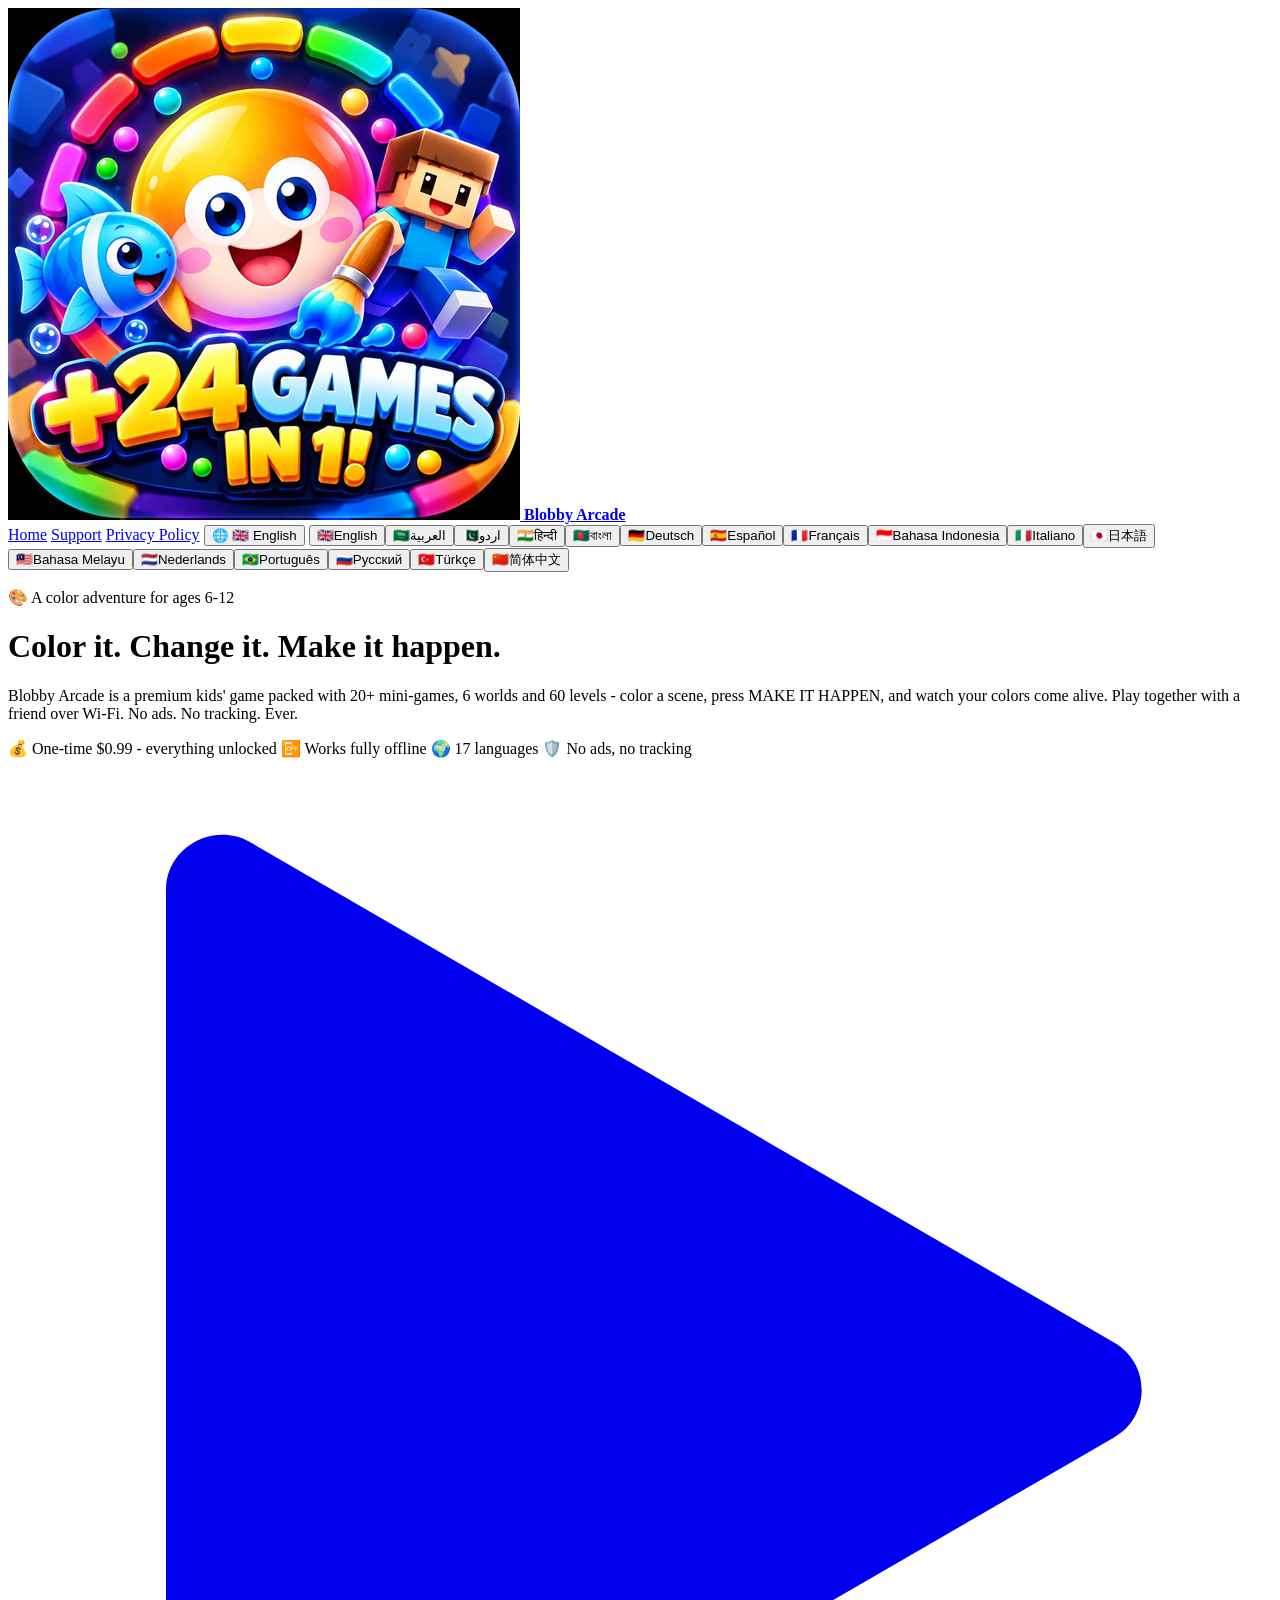
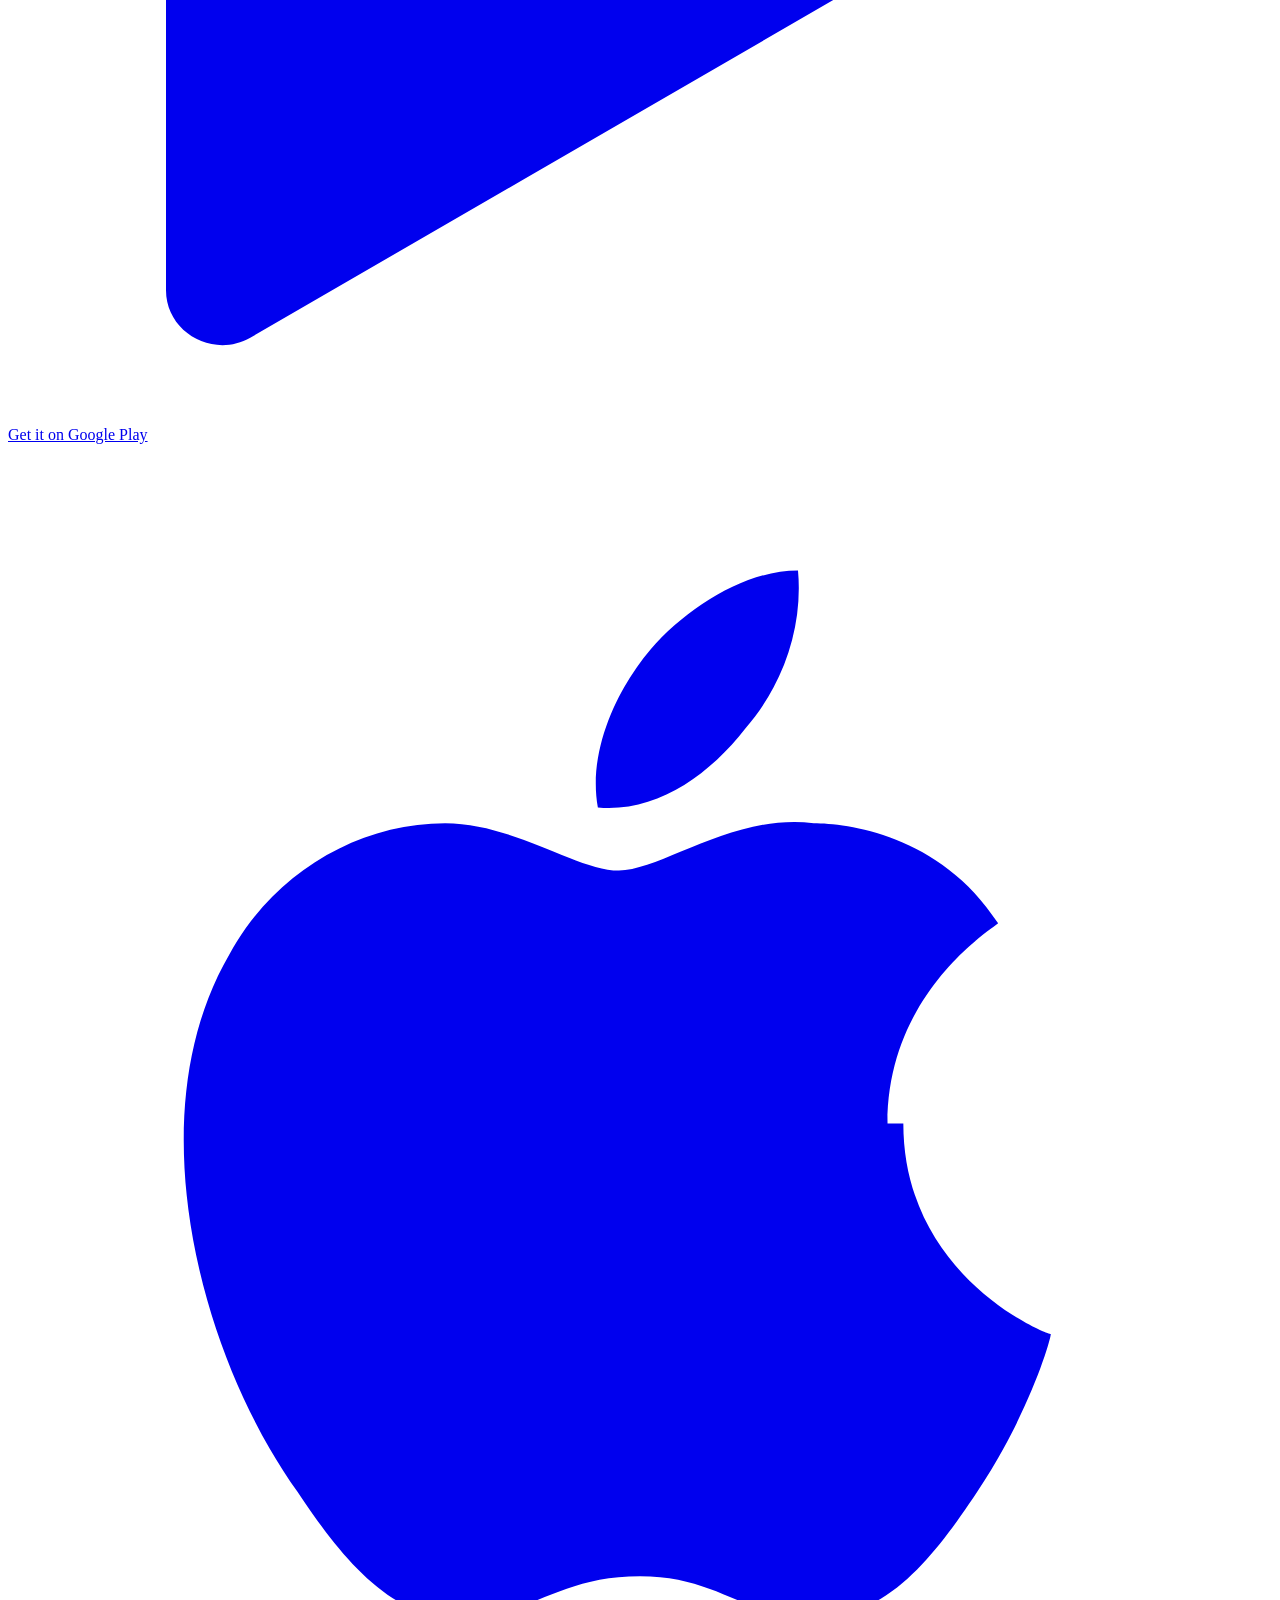
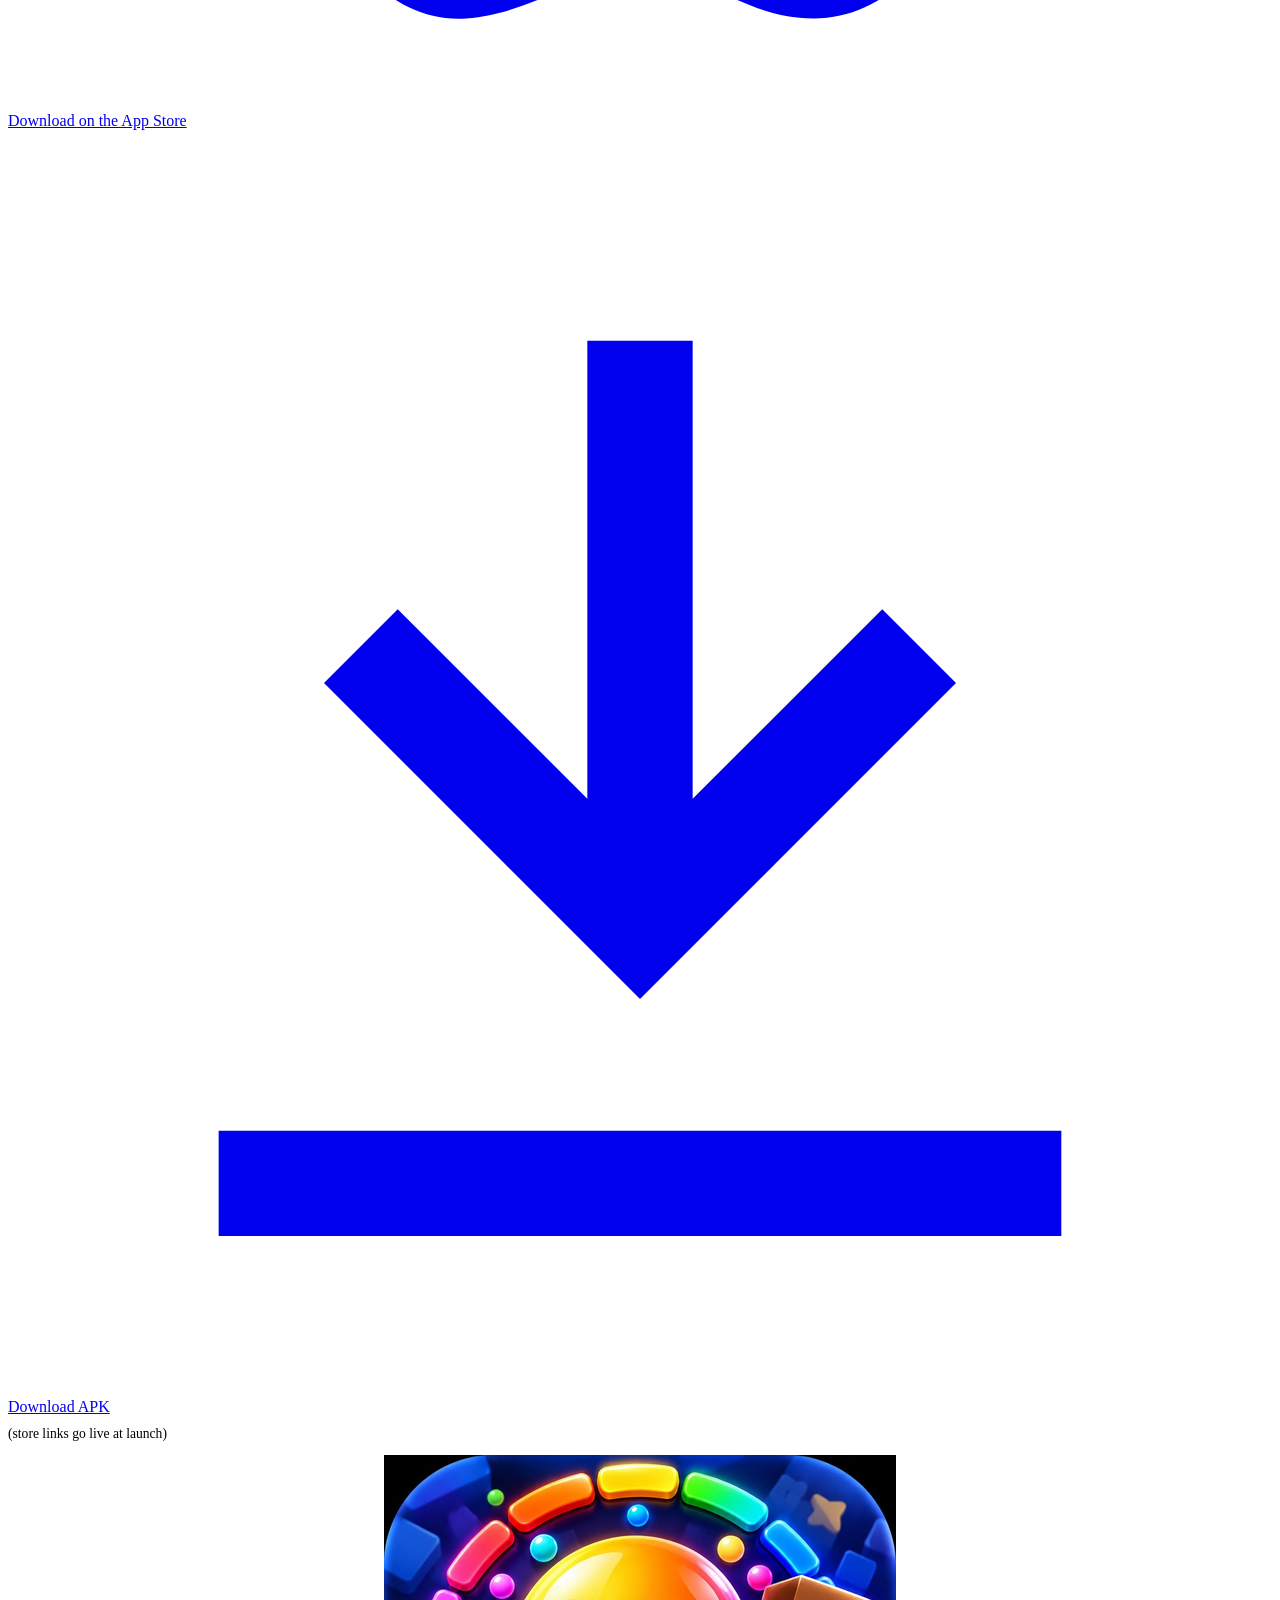
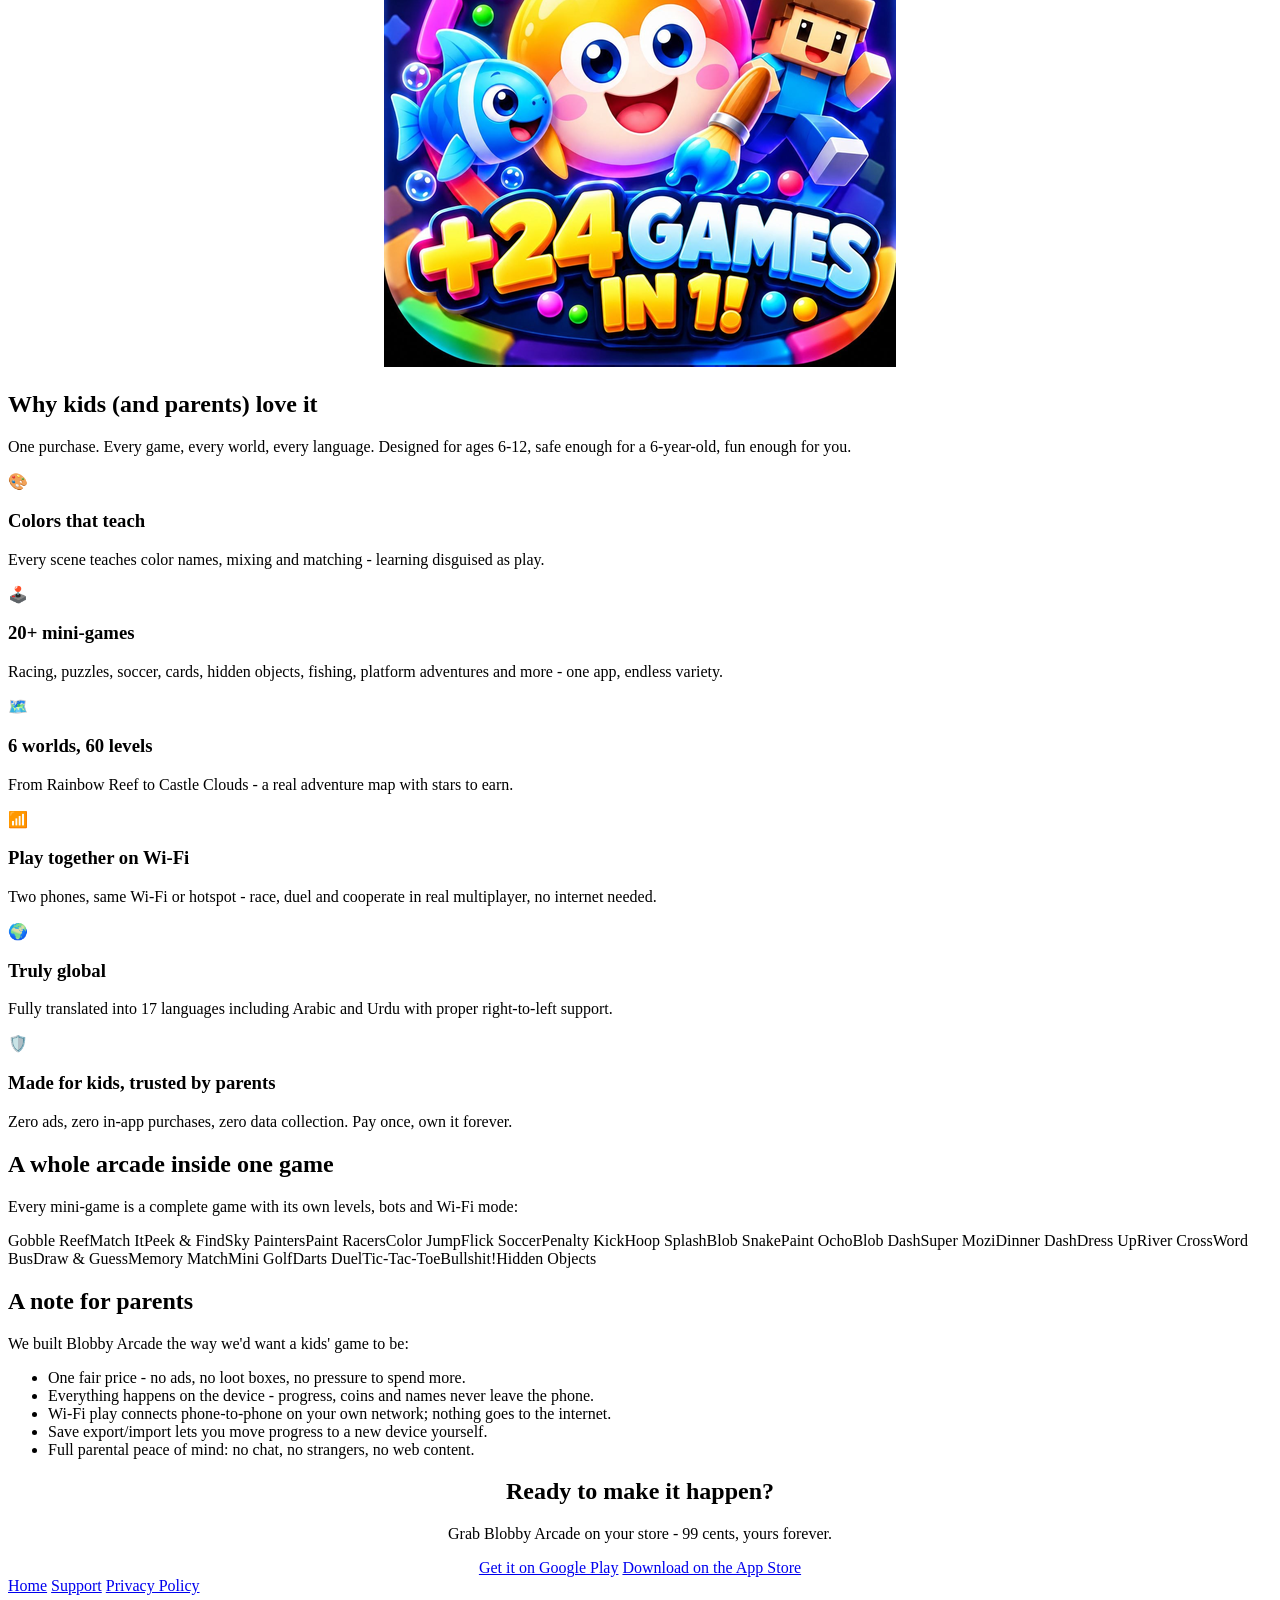
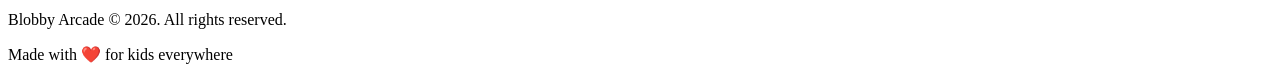
==== index.html @ 05f5b5e8 "rebrand: Blobby Arcade name + logo" ====
﻿<!DOCTYPE html>
<html lang="en" dir="ltr">
<head>
<meta charset="utf-8">
<meta name="viewport" content="width=device-width, initial-scale=1">
<title>Blobby Arcade: Mini Games | 24 Games in One, Offline, No Ads</title>
<meta name="description" content="Blobby Arcade: Mini Games - 24 mini games in one app. Paint, play and adventure together over Wi-Fi. 6 worlds, 60 levels, 17 languages. $0.99, no ads, no tracking.">
<meta name="keywords" content="mini games, arcade games, mini games collection, games in one, kids games no ads, offline games, blobby arcade, wifi multiplayer games, party games, 2 player games, color game for kids, games for 6 year old, games for 10 year old, local multiplayer games">
<meta name="theme-color" content="#2b1a5e">
<meta name="robots" content="index, follow">
<link rel="canonical" href="https://thetruth-alhaq.github.io/ColorQuest/">
<!-- Open Graph -->
<meta property="og:type" content="website">
<meta property="og:title" content="Blobby Arcade: Mini Games">
<meta property="og:description" content="24 mini games in one app. Paint, play and adventure together over Wi-Fi. 6 worlds, 60 levels, 17 languages. $0.99 once - no ads, no tracking, ever.">
<meta property="og:image" content="logo.png">
<meta property="og:url" content="https://thetruth-alhaq.github.io/ColorQuest/">
<meta name="twitter:card" content="summary">
<meta name="twitter:title" content="Blobby Arcade: Mini Games">
<meta name="twitter:description" content="24 mini games in one: paint, play and adventure together over Wi-Fi. 17 languages, zero ads. $0.99, yours forever.">
<link rel="icon" type="image/png" href="logo.png">
<link rel="apple-touch-icon" href="apple-touch-icon.png">
<link rel="stylesheet" href="style.css">
<!-- structured data for SEO -->
<script type="application/ld+json">
{
  "@context": "https://schema.org",
  "@type": "VideoGame",
  "name": "Blobby Arcade: Mini Games",
  "description": "24 mini games in one offline app. Paint, play and adventure together over Wi-Fi. 6 worlds, 60 levels, 17 languages.",
  "genre": ["Educational", "Puzzle", "Family"],
  "gamePlatform": ["Android", "iOS"],
  "applicationCategory": "Game",
  "operatingSystem": ["Android", "iOS"],
  "offers": { "@type": "Offer", "price": "0.99", "priceCurrency": "USD" },
  "audience": { "@type": "PeopleAudience", "suggestedMinAge": 6, "suggestedMaxAge": 12 },
  "inLanguage": ["en","ar","bn","de","es","fr","hi","id","it","ja","ms","nl","pt","ru","tr","ur","zh-CN"]
}
</script>
</head>
<body>

<header>
  <a class="brand" href="index.html">
    <img src="logo.png" alt="Blobby Arcade logo">
    <b>Blobby Arcade</b>
  </a>
  <nav>
    <a href="index.html" data-i18n="nav_home">Home</a>
    <a href="support.html" data-i18n="nav_support">Support</a>
    <a href="privacy.html" data-i18n="nav_privacy">Privacy Policy</a>
    <span class="lang-wrap">
      <button id="langBtn" type="button" aria-haspopup="listbox">🌐</button>
      <span id="langMenu" role="listbox" aria-label="Language"></span>
    </span>
  </nav>
</header>

<main>
  <!-- ============ HERO ============ -->
  <div class="hero">
    <div>
      <p class="pill" data-i18n="hero_kicker">🎨 A color adventure for ages 6-12</p>
      <h1 data-i18n-html="hero_title">Color it. Change it. <span class="rainbow">Make it happen.</span></h1>
      <p class="sub" data-i18n="hero_sub"></p>
      <div class="pill-row">
        <span class="pill price" data-i18n="pill_price"></span>
        <span class="pill" data-i18n="pill_offline"></span>
        <span class="pill" data-i18n="pill_langs"></span>
        <span class="pill" data-i18n="pill_safe"></span>
      </div>
      <div class="cta-row">
        <a class="btn primary" id="btnPlay" href="#" rel="noopener">
          <svg viewBox="0 0 24 24" fill="currentColor"><path d="M3 2.5v19c0 .8.9 1.3 1.6.9l16.4-9.5c.7-.4.7-1.4 0-1.8L4.6 1.6C3.9 1.2 3 1.7 3 2.5z"/></svg>
          <span data-i18n="cta_play">Get it on Google Play</span>
        </a>
        <a class="btn ghost" id="btnIos" href="#" rel="noopener">
          <svg viewBox="0 0 24 24" fill="currentColor"><path d="M16.7 12.9c0-2.5 2-3.7 2.1-3.8-1.1-1.7-2.9-1.9-3.5-1.9-1.5-.2-2.9.9-3.7.9-.8 0-2-.9-3.3-.9-1.7 0-3.3 1-4.1 2.5-1.8 3.1-.5 7.7 1.3 10.2.8 1.2 1.8 2.5 3.2 2.4 1.3-.1 1.8-.8 3.3-.8s2 .8 3.3.8c1.4 0 2.3-1.2 3.1-2.4 1-1.5 1.4-2.9 1.4-3-.1 0-2.8-1.1-2.8-4zM14 5.4c.7-.8 1.1-1.9 1-3-1 0-2.1.7-2.8 1.5-.6.7-1.2 1.9-1 3 1.1.1 2.1-.6 2.8-1.5z"/></svg>
          <span data-i18n="cta_ios">Download on the App Store</span>
        </a>
        <a class="btn ghost" id="btnApk" href="#" rel="noopener">
          <svg viewBox="0 0 24 24" fill="currentColor"><path d="M12 16.5l-6-6 1.4-1.4 3.6 3.6V4h2v8.7l3.6-3.6L18 10.5l-6 6zM4 19h16v2H4z"/></svg>
          <span data-i18n="cta_apk">Download APK</span>
        </a>
      </div>
      <p style="margin-top:10px;color:var(--ink-dim);font-size:0.85rem" data-i18n="cta_soon"></p>
    </div>
    <div style="text-align:center">
      <img class="hero-logo" src="logo.png" alt="Blobby Arcade - rainbow paint buddy with paintbrush">
    </div>
  </div>

  <!-- ============ FEATURES ============ -->
  <section>
    <h2 class="section-title" data-i18n="feat_title"></h2>
    <p class="section-sub" data-i18n="feat_sub"></p>
    <div class="grid">
      <div class="card"><span class="emoji">🎨</span><h3 data-i18n="f1t"></h3><p data-i18n="f1d"></p></div>
      <div class="card"><span class="emoji">🕹️</span><h3 data-i18n="f2t"></h3><p data-i18n="f2d"></p></div>
      <div class="card"><span class="emoji">🗺️</span><h3 data-i18n="f3t"></h3><p data-i18n="f3d"></p></div>
      <div class="card"><span class="emoji">📶</span><h3 data-i18n="f4t"></h3><p data-i18n="f4d"></p></div>
      <div class="card"><span class="emoji">🌍</span><h3 data-i18n="f5t"></h3><p data-i18n="f5d"></p></div>
      <div class="card"><span class="emoji">🛡️</span><h3 data-i18n="f6t"></h3><p data-i18n="f6d"></p></div>
    </div>
  </section>

  <!-- ============ GAMES ============ -->
  <section>
    <h2 class="section-title" data-i18n="games_title"></h2>
    <p class="section-sub" data-i18n="games_sub"></p>
    <div class="chips" data-i18n-chips="gchip"></div>
  </section>

  <!-- ============ PARENTS ============ -->
  <section>
    <div class="parents">
      <h2 class="section-title" data-i18n="parents_title"></h2>
      <p class="section-sub" data-i18n="parents_sub"></p>
      <ul>
        <li data-i18n="p1"></li>
        <li data-i18n="p2"></li>
        <li data-i18n="p3"></li>
        <li data-i18n="p4"></li>
        <li data-i18n="p5"></li>
      </ul>
    </div>
  </section>

  <!-- ============ BOTTOM CTA ============ -->
  <section style="text-align:center">
    <h2 class="section-title" data-i18n="cta2_title"></h2>
    <p class="section-sub" style="margin-inline:auto" data-i18n="cta2_sub"></p>
    <div class="cta-row" style="justify-content:center">
      <a class="btn primary" href="#" onclick="return false"><span data-i18n="cta_play">Get it on Google Play</span></a>
      <a class="btn ghost" href="#" onclick="return false"><span data-i18n="cta_ios">Download on the App Store</span></a>
    </div>
  </section>
</main>

<footer>
  <div class="flinks">
    <a href="index.html" data-i18n="nav_home">Home</a>
    <a href="support.html" data-i18n="nav_support">Support</a>
    <a href="privacy.html" data-i18n="nav_privacy">Privacy Policy</a>
  </div>
  <p data-i18n="footer_rights"></p>
  <p data-i18n="made_with"></p>
</footer>

<script src="i18n.js"></script>
</body>
</html>
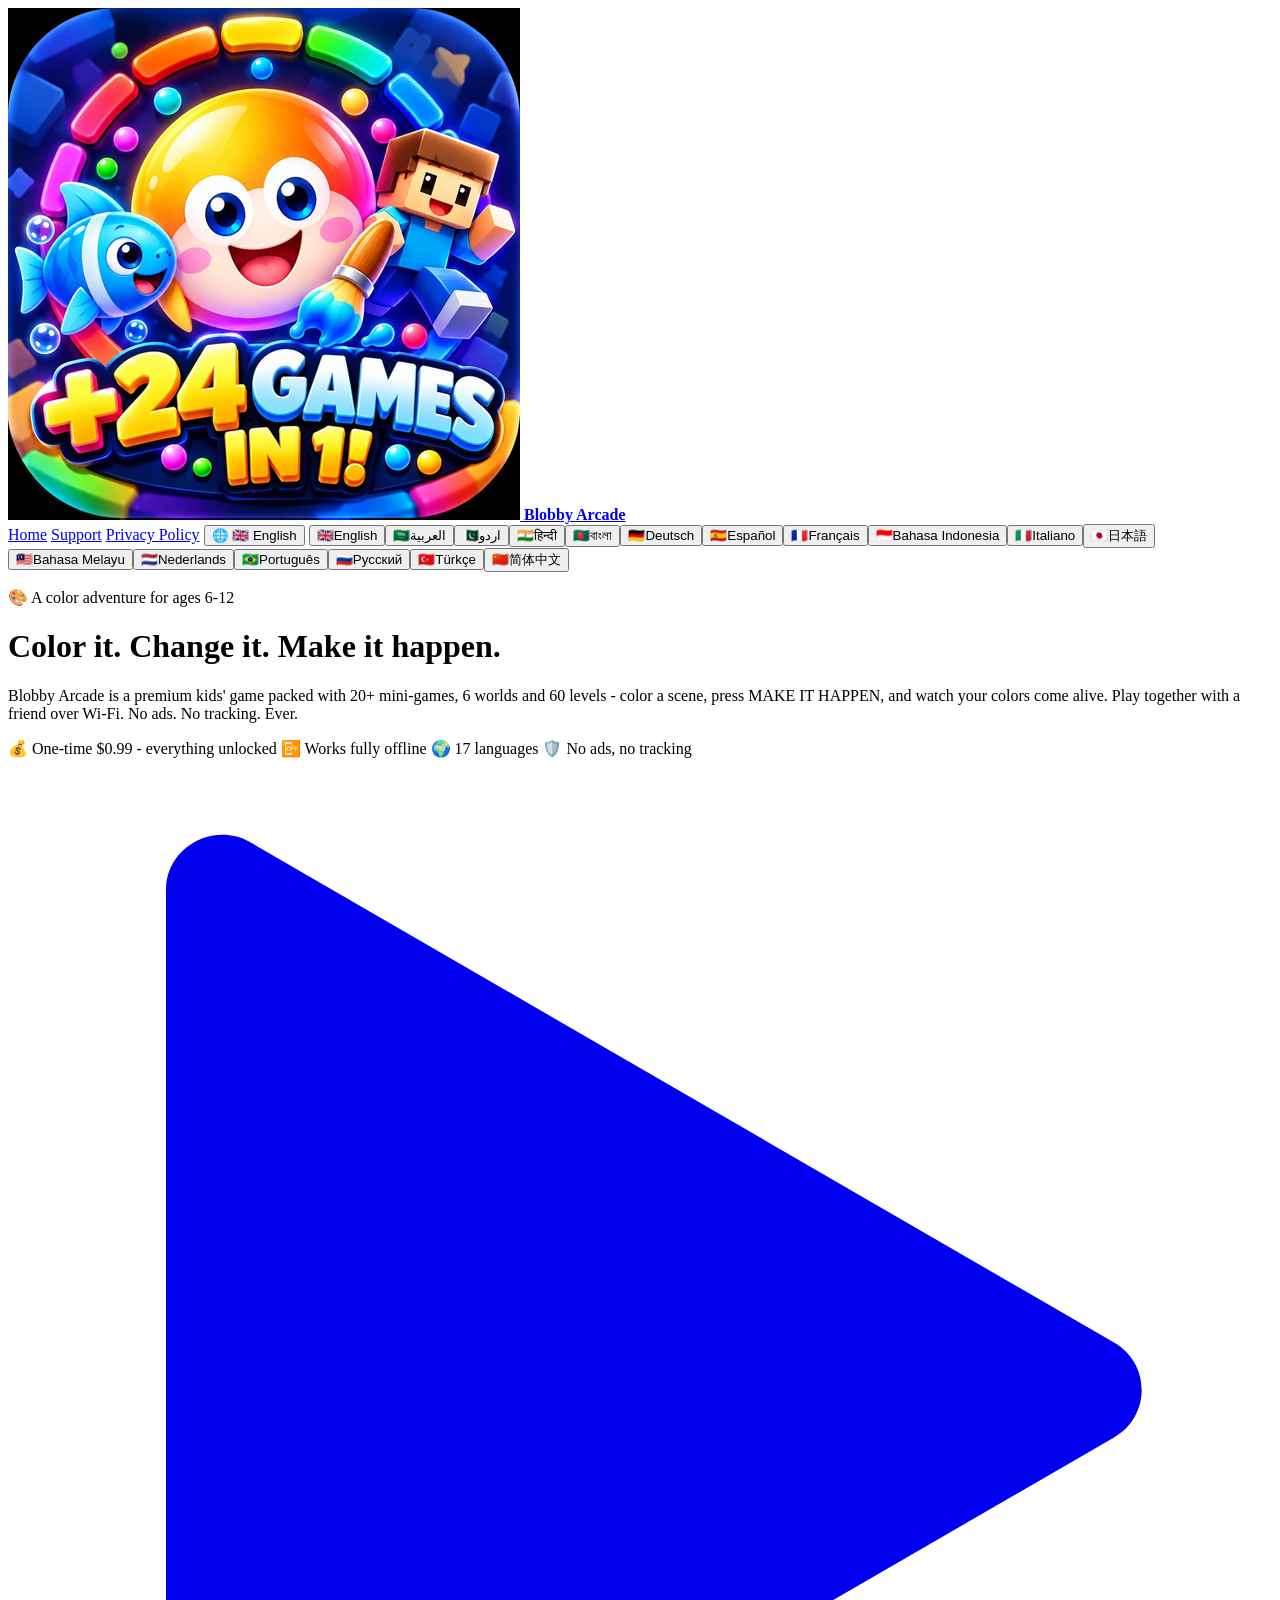
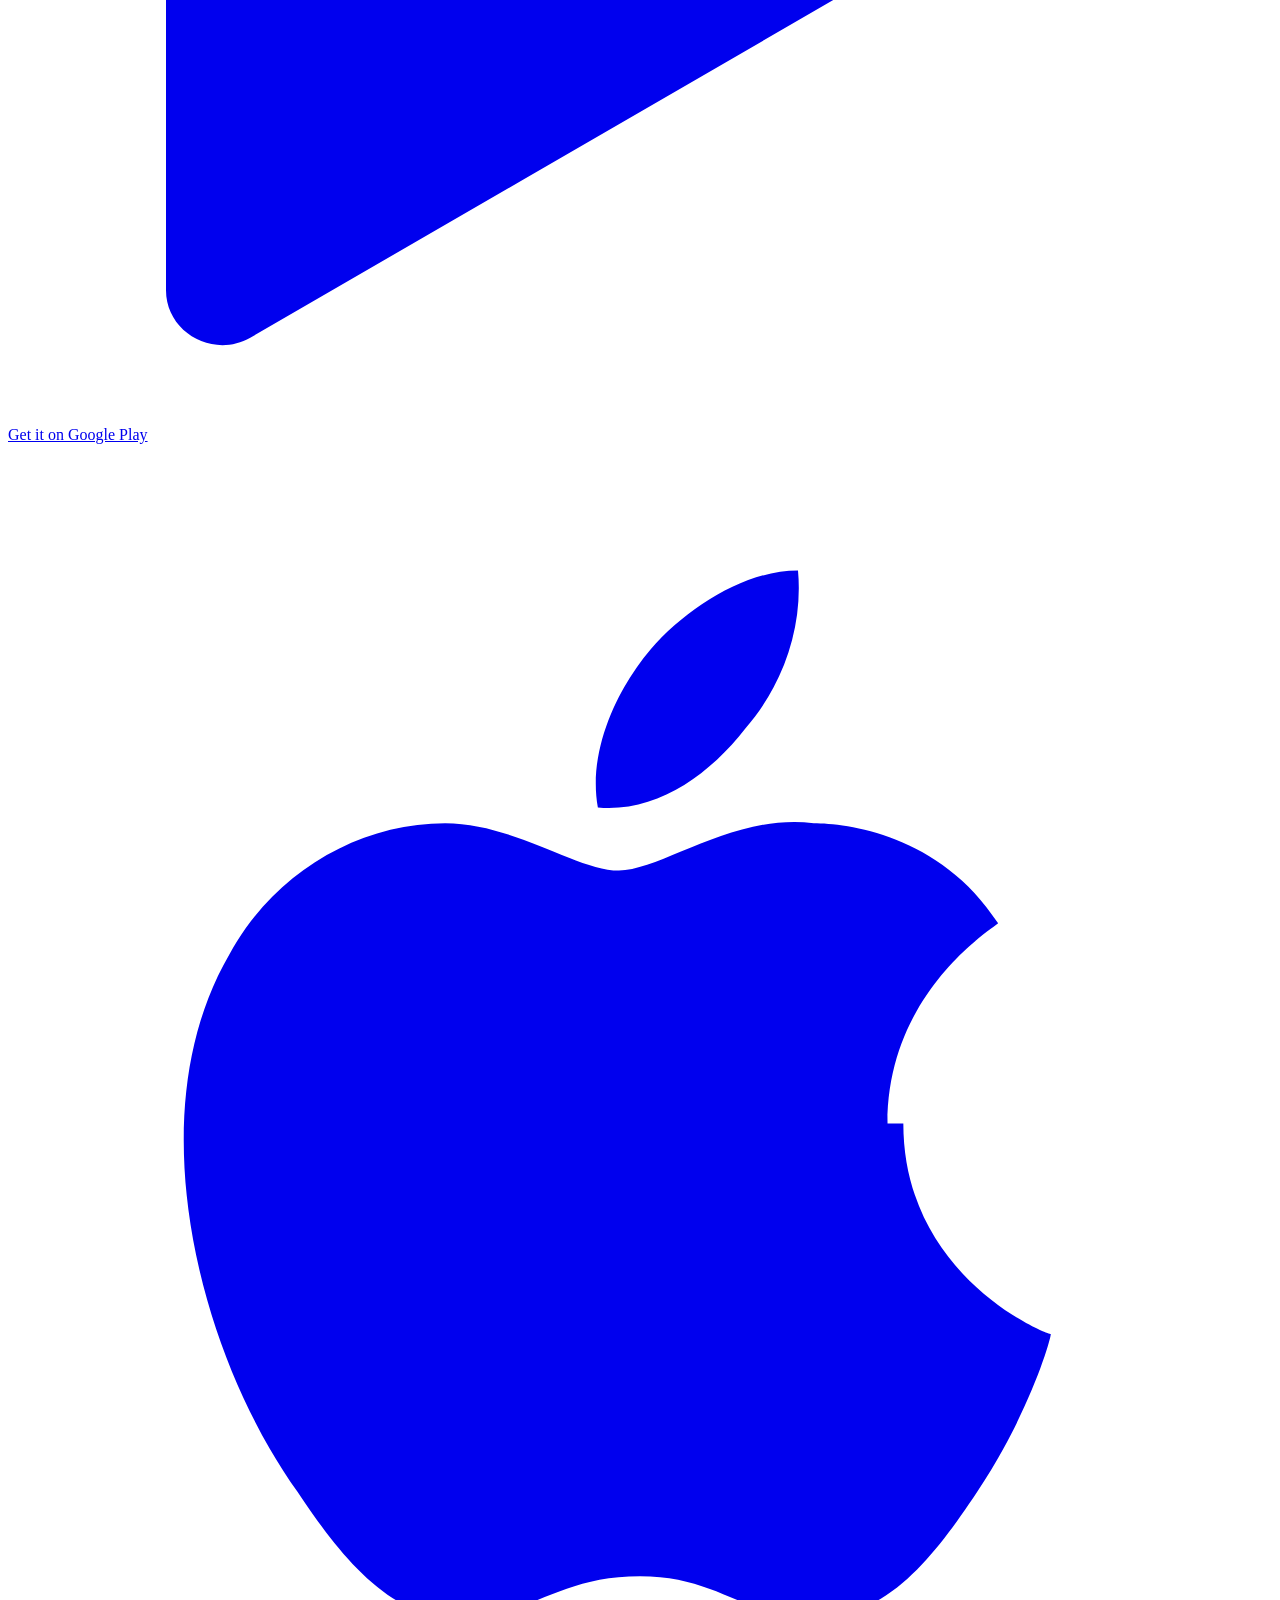
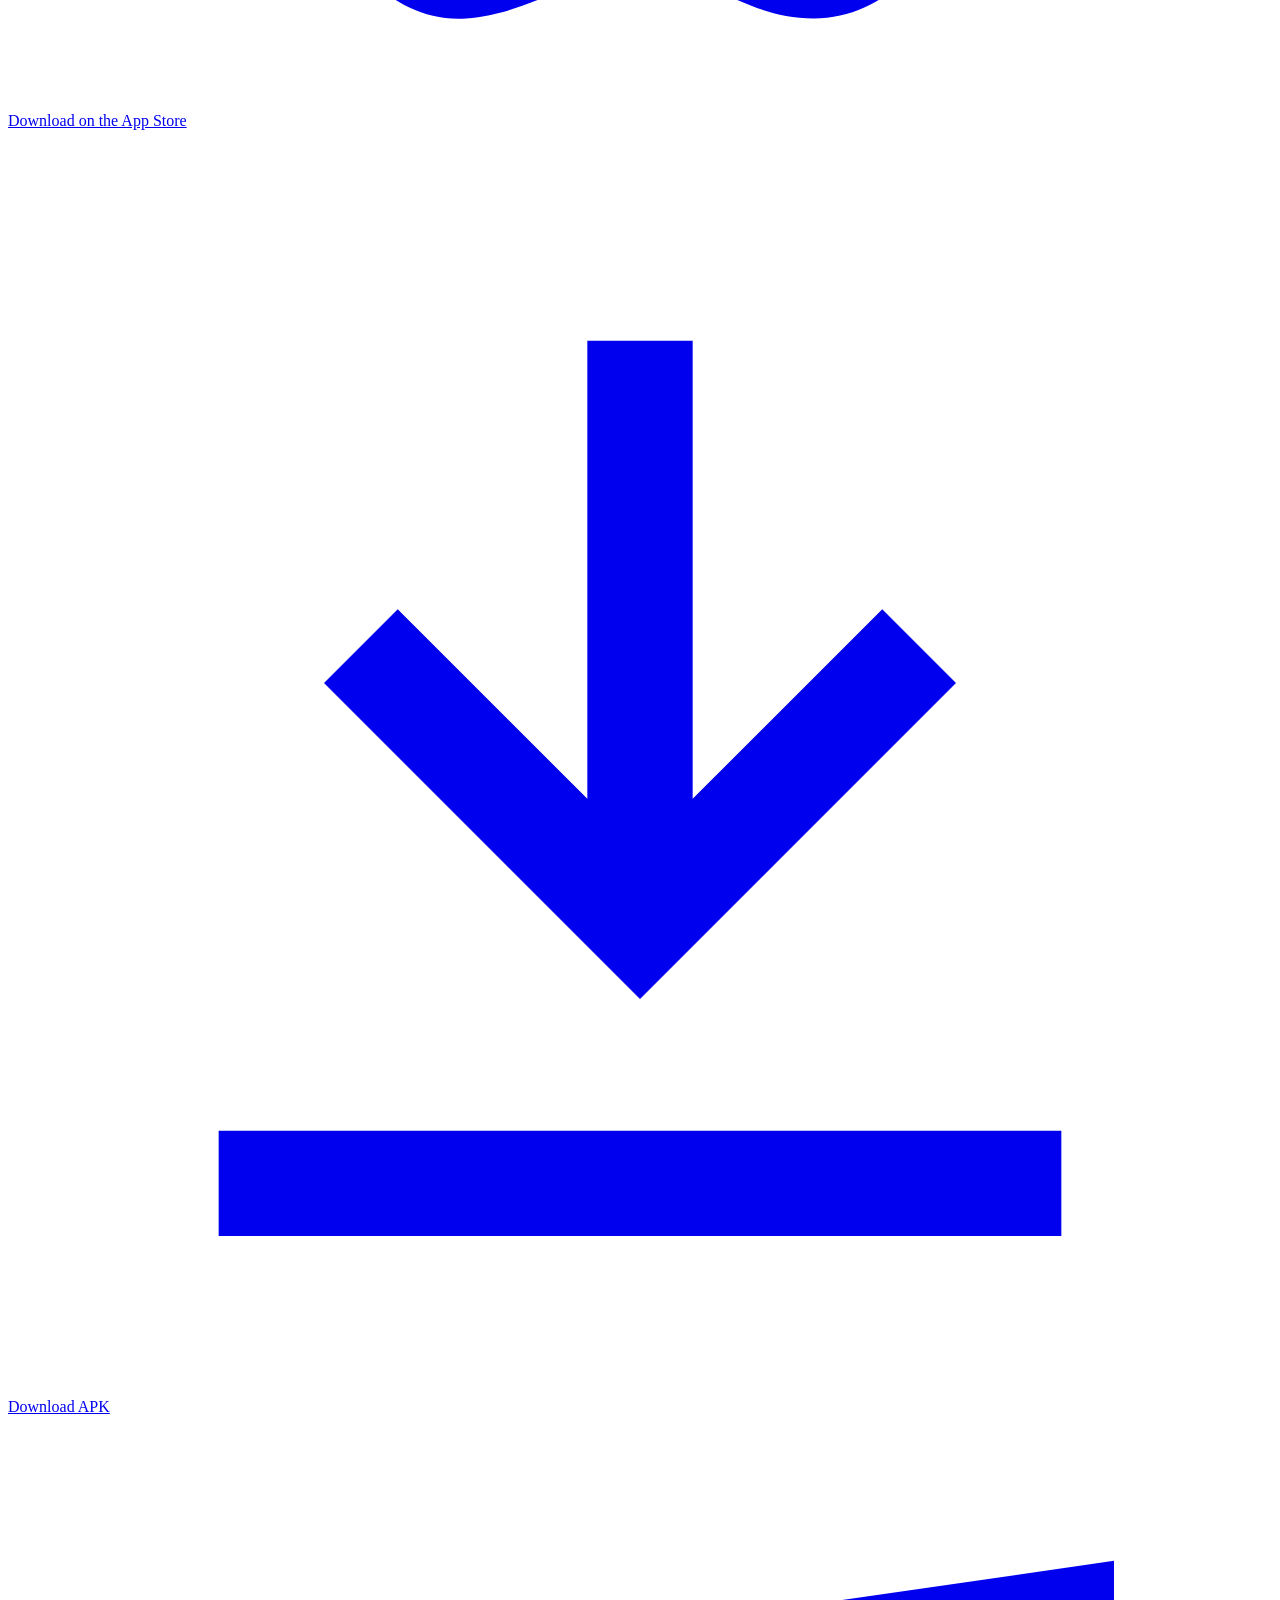
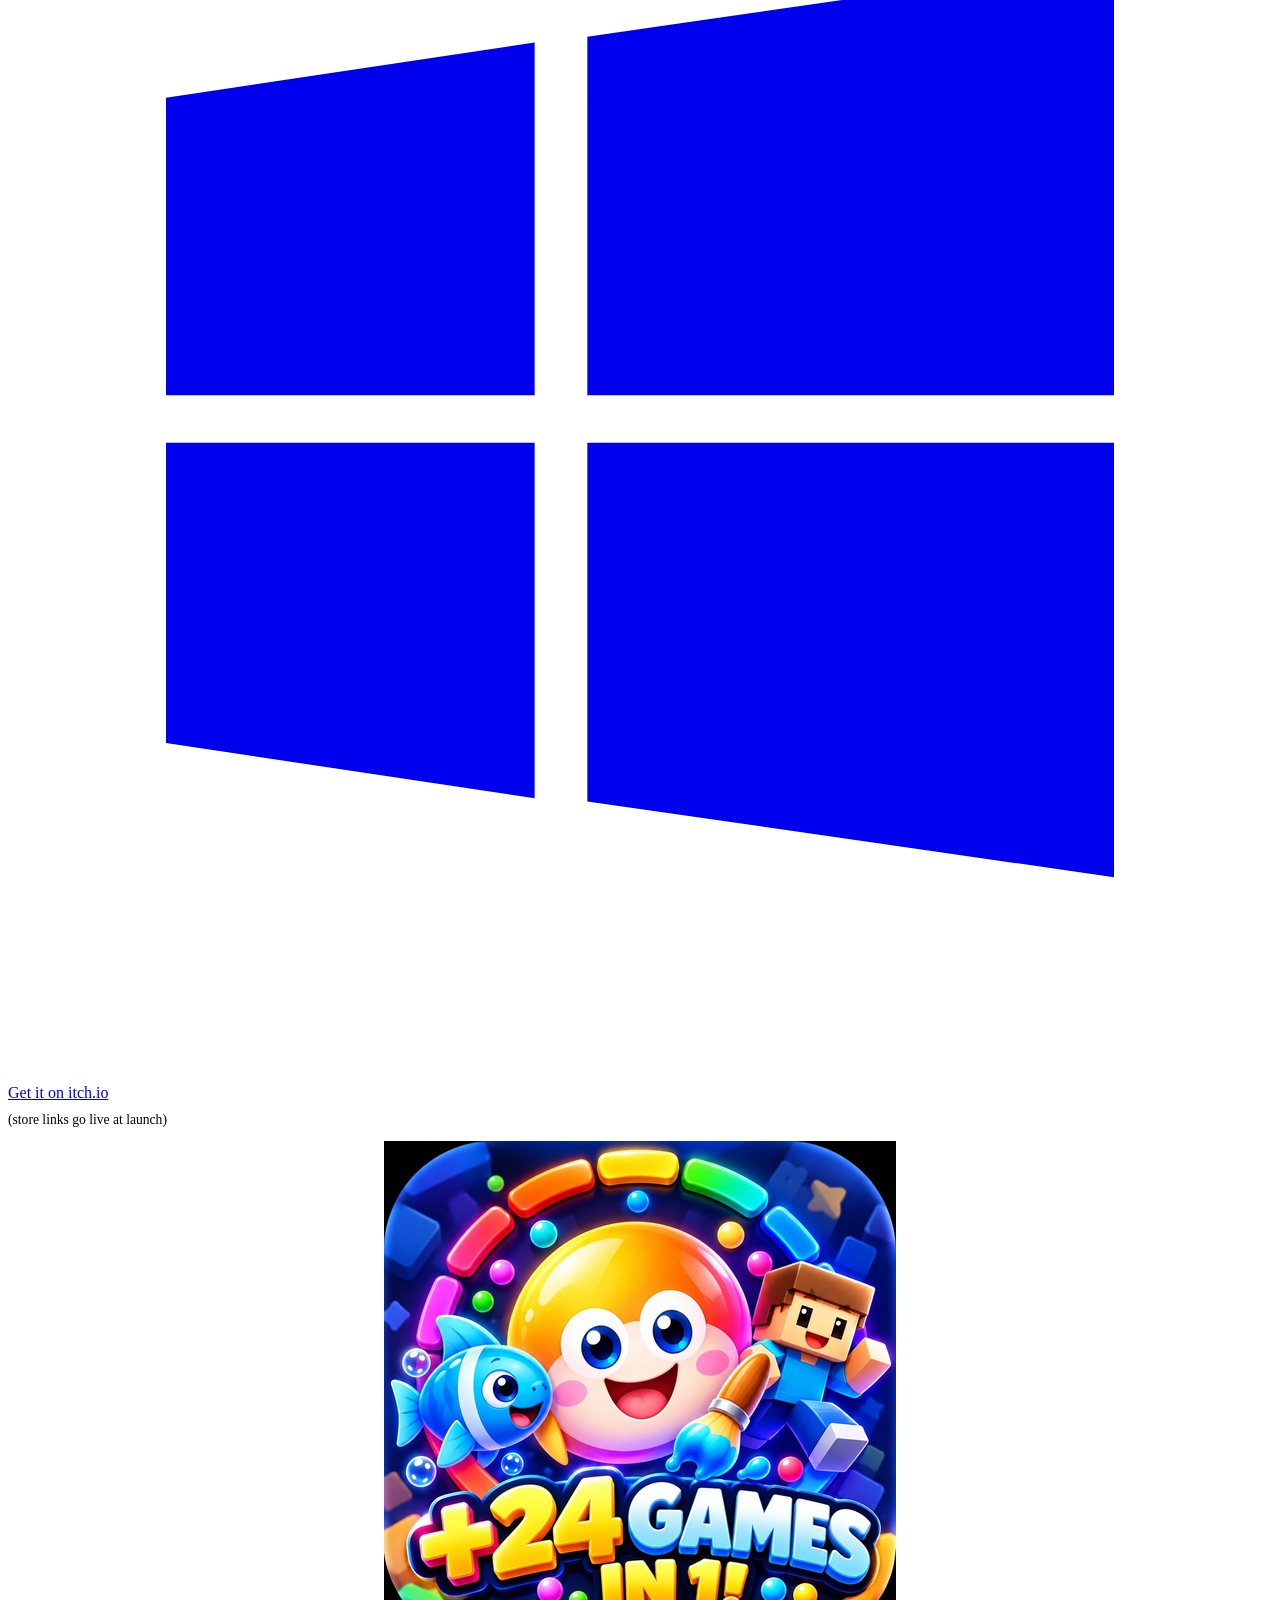
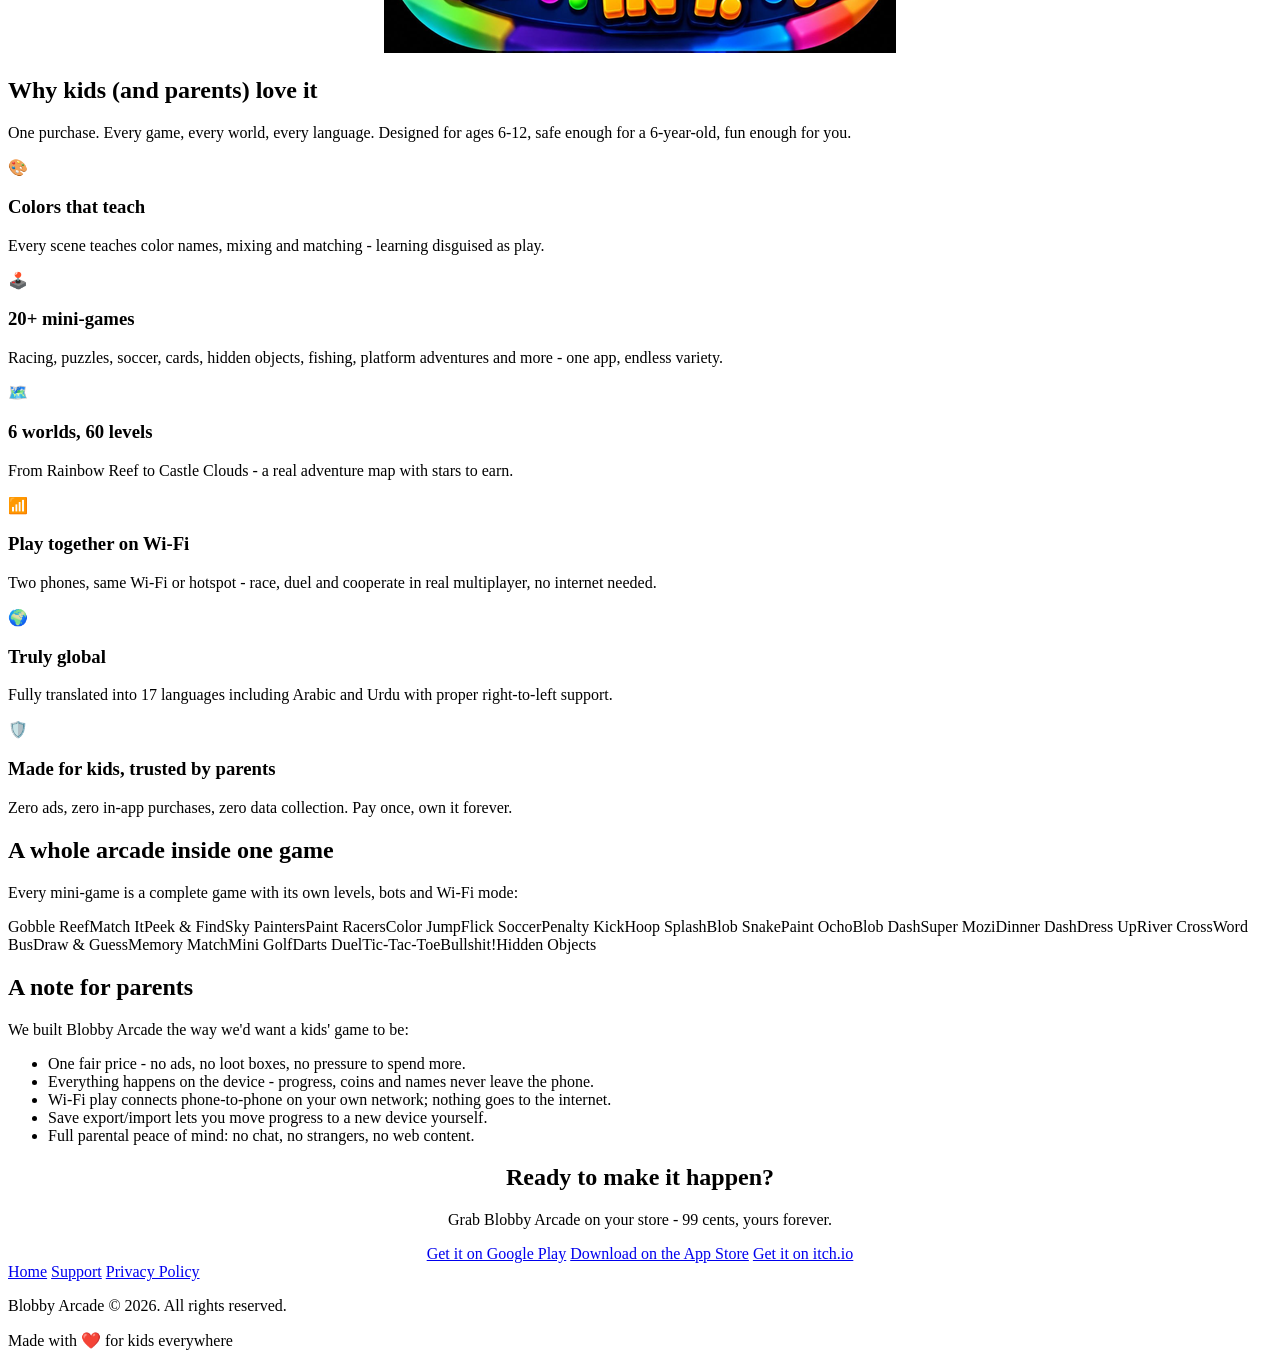
==== commit fd4c20a3: "Windows CTA: itch.io button + finish Blobby Arcade rename in ar/ur/hi/bn - New 'Get it on itch.io' b" ====
--- a/index.html
+++ b/index.html
@@ -29,9 +29,9 @@
   "name": "Blobby Arcade: Mini Games",
   "description": "24 mini games in one offline app. Paint, play and adventure together over Wi-Fi. 6 worlds, 60 levels, 17 languages.",
   "genre": ["Educational", "Puzzle", "Family"],
-  "gamePlatform": ["Android", "iOS"],
+  "gamePlatform": ["Android", "iOS", "Windows"],
   "applicationCategory": "Game",
-  "operatingSystem": ["Android", "iOS"],
+  "operatingSystem": ["Android", "iOS", "Windows"],
   "offers": { "@type": "Offer", "price": "0.99", "priceCurrency": "USD" },
   "audience": { "@type": "PeopleAudience", "suggestedMinAge": 6, "suggestedMaxAge": 12 },
   "inLanguage": ["en","ar","bn","de","es","fr","hi","id","it","ja","ms","nl","pt","ru","tr","ur","zh-CN"]
@@ -81,6 +81,10 @@
         <a class="btn ghost" id="btnApk" href="#" rel="noopener">
           <svg viewBox="0 0 24 24" fill="currentColor"><path d="M12 16.5l-6-6 1.4-1.4 3.6 3.6V4h2v8.7l3.6-3.6L18 10.5l-6 6zM4 19h16v2H4z"/></svg>
           <span data-i18n="cta_apk">Download APK</span>
+        </a>
+        <a class="btn ghost" id="btnWin" href="https://shegoztechnologies.itch.io/blobby-arcade" target="_blank" rel="noopener">
+          <svg viewBox="0 0 24 24" fill="currentColor"><path d="M3 5.35l7-1.05v6.7H3zM11 4.19l10-1.44v8.25H11zM3 11.9h7v6.75l-7-1.05zM11 11.9h10v8.25l-10-1.44z"/></svg>
+          <span data-i18n="cta_win">Get it on itch.io</span>
         </a>
       </div>
       <p style="margin-top:10px;color:var(--ink-dim);font-size:0.85rem" data-i18n="cta_soon"></p>
@@ -133,6 +137,7 @@
     <div class="cta-row" style="justify-content:center">
       <a class="btn primary" href="#" onclick="return false"><span data-i18n="cta_play">Get it on Google Play</span></a>
       <a class="btn ghost" href="#" onclick="return false"><span data-i18n="cta_ios">Download on the App Store</span></a>
+      <a class="btn ghost" href="https://shegoztechnologies.itch.io/blobby-arcade" target="_blank" rel="noopener"><span data-i18n="cta_win">Get it on itch.io</span></a>
     </div>
   </section>
 </main>
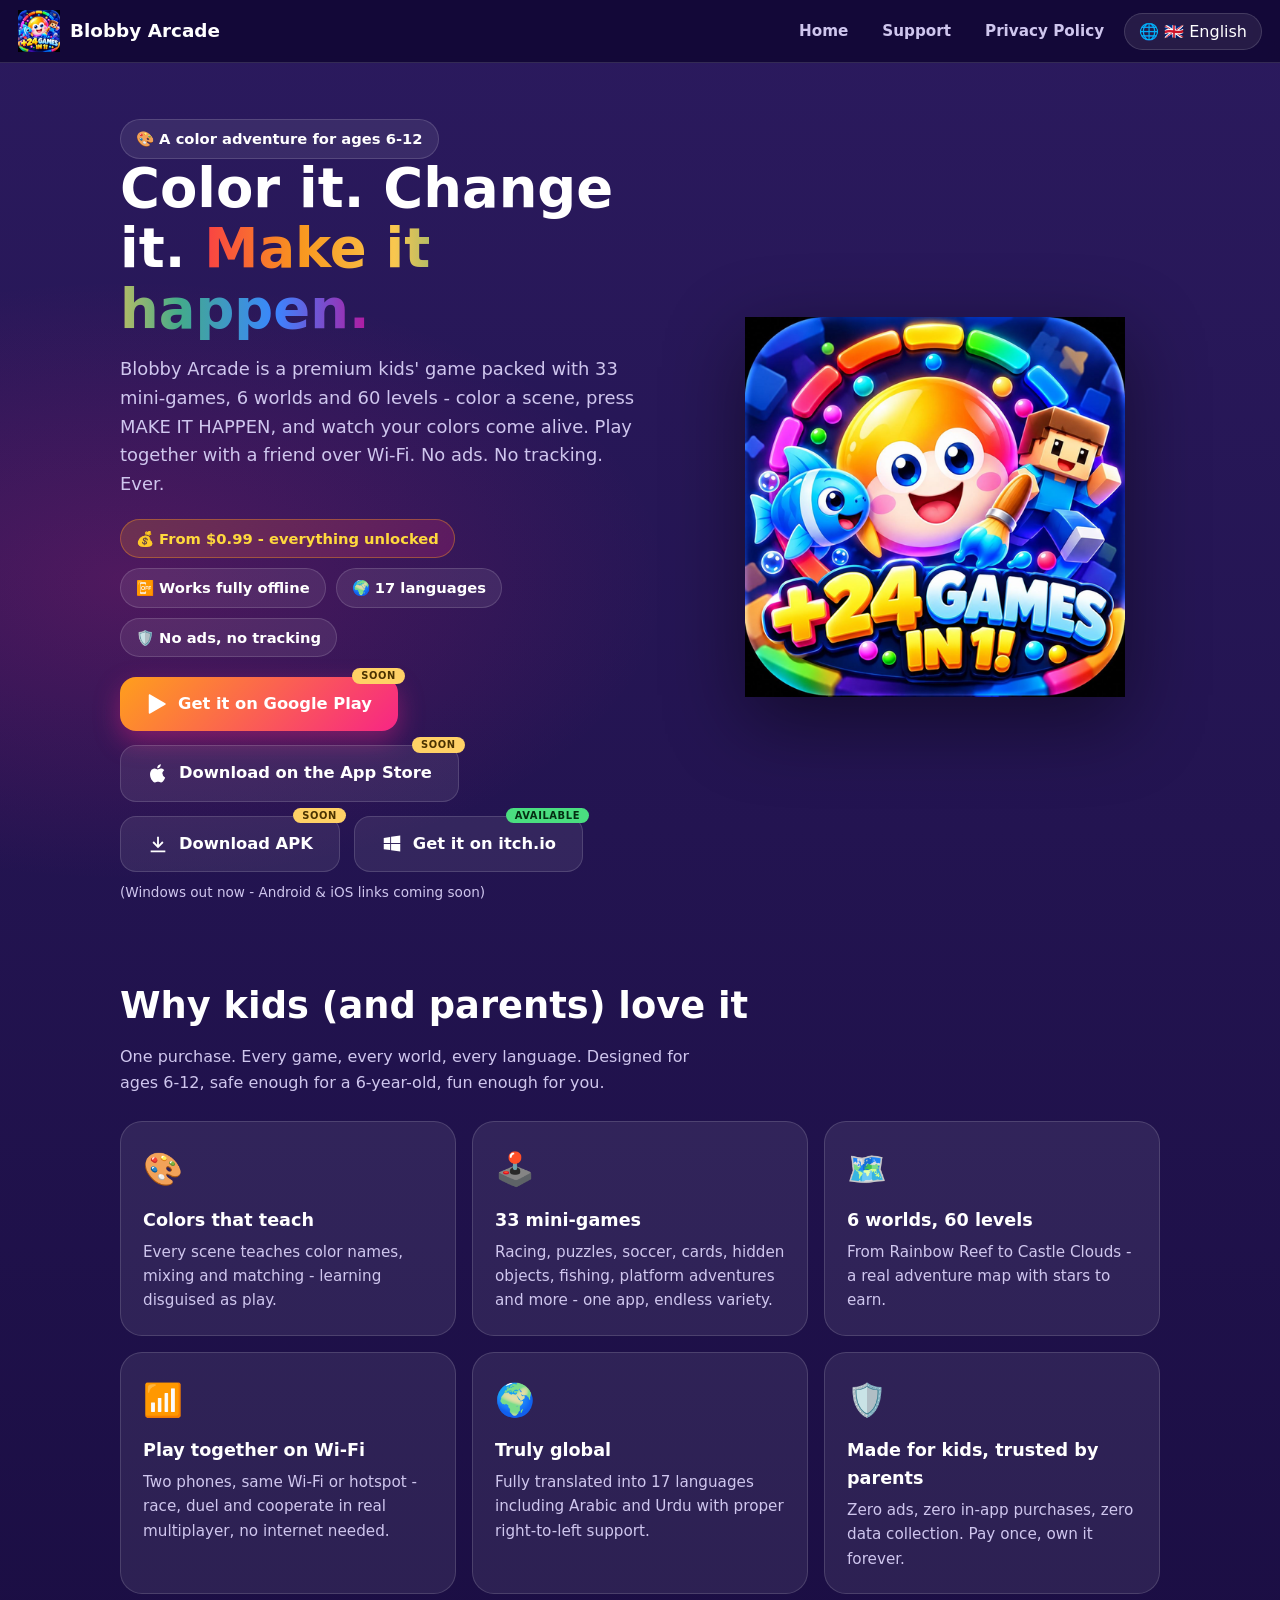
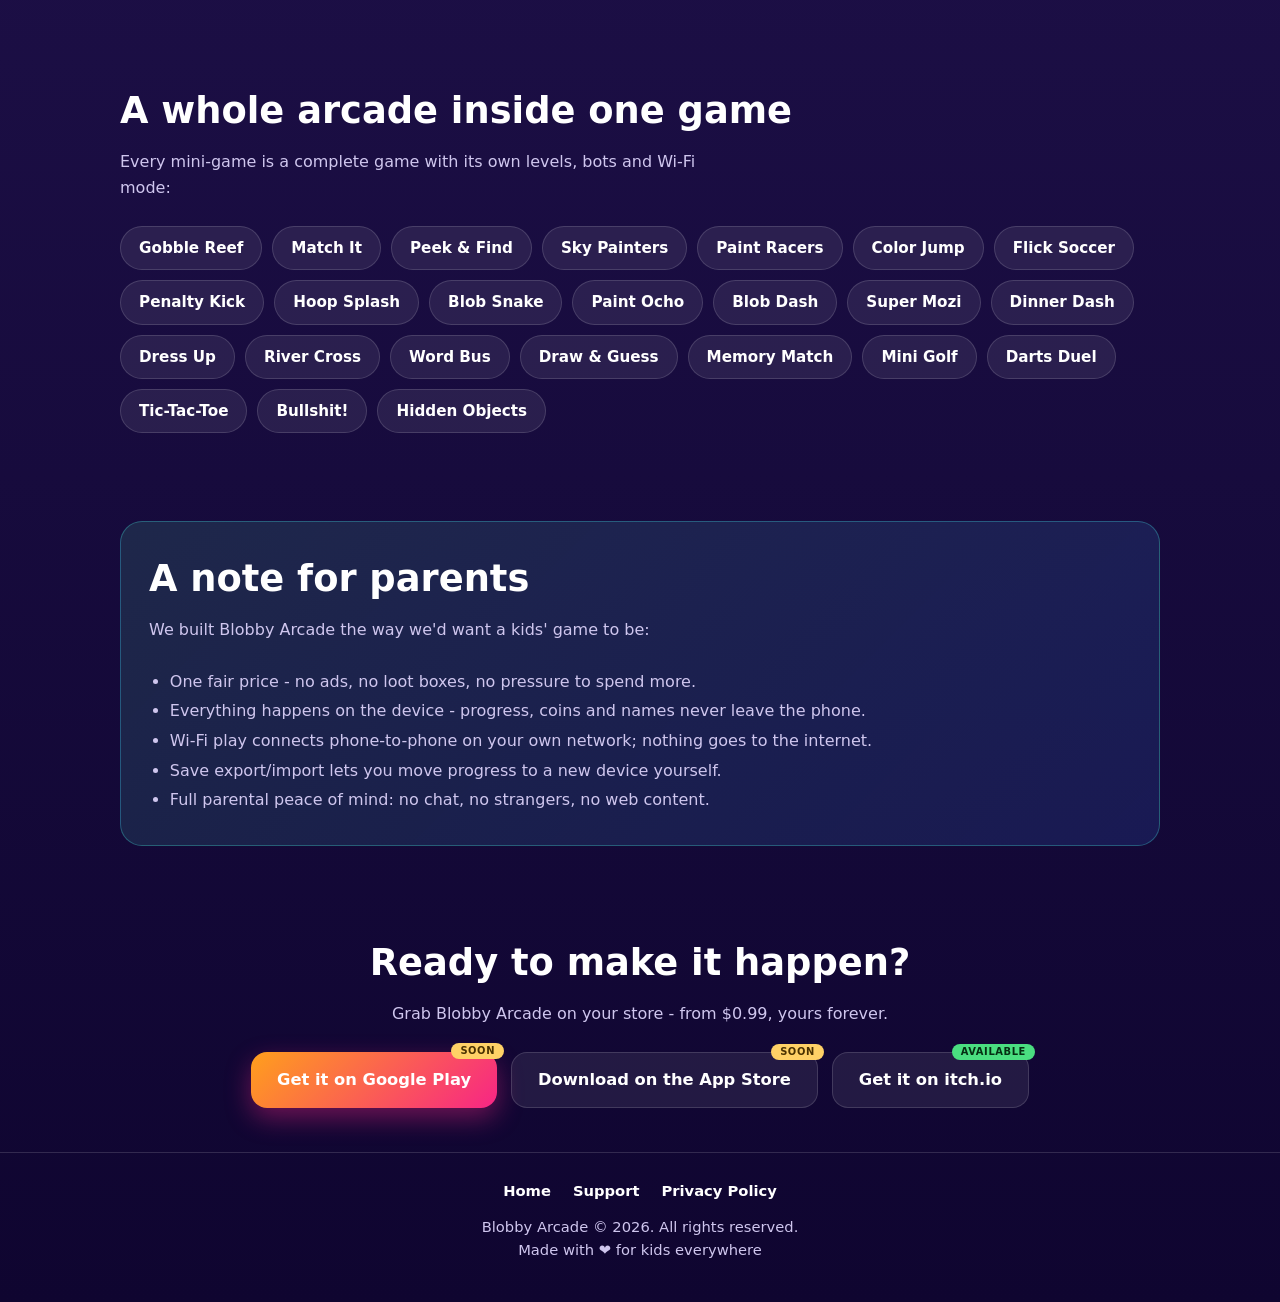
==== commit 3cc44ccc: "site: SOON/AVAILABLE store badges + 33-game counts + new URL path - Google Play / App Store / APK bu" ====
--- a/index.html
+++ b/index.html
@@ -3,21 +3,21 @@
 <head>
 <meta charset="utf-8">
 <meta name="viewport" content="width=device-width, initial-scale=1">
-<title>Blobby Arcade: Mini Games | 24 Games in One, Offline, No Ads</title>
-<meta name="description" content="Blobby Arcade: Mini Games - 24 mini games in one app. Paint, play and adventure together over Wi-Fi. 6 worlds, 60 levels, 17 languages. $0.99, no ads, no tracking.">
+<title>Blobby Arcade: Mini Games | 33 Games in One, Offline, No Ads</title>
+<meta name="description" content="Blobby Arcade: Mini Games - 33 mini games in one app. Paint, play and adventure together over Wi-Fi. 6 worlds, 60 levels, 17 languages. $0.99, no ads, no tracking.">
 <meta name="keywords" content="mini games, arcade games, mini games collection, games in one, kids games no ads, offline games, blobby arcade, wifi multiplayer games, party games, 2 player games, color game for kids, games for 6 year old, games for 10 year old, local multiplayer games">
 <meta name="theme-color" content="#2b1a5e">
 <meta name="robots" content="index, follow">
-<link rel="canonical" href="https://thetruth-alhaq.github.io/ColorQuest/">
+<link rel="canonical" href="https://thetruth-alhaq.github.io/blobbyarcade/">
 <!-- Open Graph -->
 <meta property="og:type" content="website">
 <meta property="og:title" content="Blobby Arcade: Mini Games">
-<meta property="og:description" content="24 mini games in one app. Paint, play and adventure together over Wi-Fi. 6 worlds, 60 levels, 17 languages. $0.99 once - no ads, no tracking, ever.">
+<meta property="og:description" content="33 mini games in one app. Paint, play and adventure together over Wi-Fi. 6 worlds, 60 levels, 17 languages. $0.99 once - no ads, no tracking, ever.">
 <meta property="og:image" content="logo.png">
-<meta property="og:url" content="https://thetruth-alhaq.github.io/ColorQuest/">
+<meta property="og:url" content="https://thetruth-alhaq.github.io/blobbyarcade/">
 <meta name="twitter:card" content="summary">
 <meta name="twitter:title" content="Blobby Arcade: Mini Games">
-<meta name="twitter:description" content="24 mini games in one: paint, play and adventure together over Wi-Fi. 17 languages, zero ads. $0.99, yours forever.">
+<meta name="twitter:description" content="33 mini games in one: paint, play and adventure together over Wi-Fi. 17 languages, zero ads. $0.99, yours forever.">
 <link rel="icon" type="image/png" href="logo.png">
 <link rel="apple-touch-icon" href="apple-touch-icon.png">
 <link rel="stylesheet" href="style.css">
@@ -27,7 +27,7 @@
   "@context": "https://schema.org",
   "@type": "VideoGame",
   "name": "Blobby Arcade: Mini Games",
-  "description": "24 mini games in one offline app. Paint, play and adventure together over Wi-Fi. 6 worlds, 60 levels, 17 languages.",
+  "description": "33 mini games in one offline app. Paint, play and adventure together over Wi-Fi. 6 worlds, 60 levels, 17 languages.",
   "genre": ["Educational", "Puzzle", "Family"],
   "gamePlatform": ["Android", "iOS", "Windows"],
   "applicationCategory": "Game",
@@ -71,18 +71,22 @@
       </div>
       <div class="cta-row">
         <a class="btn primary" id="btnPlay" href="#" rel="noopener">
+          <span class="tag soon">SOON</span>
           <svg viewBox="0 0 24 24" fill="currentColor"><path d="M3 2.5v19c0 .8.9 1.3 1.6.9l16.4-9.5c.7-.4.7-1.4 0-1.8L4.6 1.6C3.9 1.2 3 1.7 3 2.5z"/></svg>
           <span data-i18n="cta_play">Get it on Google Play</span>
         </a>
         <a class="btn ghost" id="btnIos" href="#" rel="noopener">
+          <span class="tag soon">SOON</span>
           <svg viewBox="0 0 24 24" fill="currentColor"><path d="M16.7 12.9c0-2.5 2-3.7 2.1-3.8-1.1-1.7-2.9-1.9-3.5-1.9-1.5-.2-2.9.9-3.7.9-.8 0-2-.9-3.3-.9-1.7 0-3.3 1-4.1 2.5-1.8 3.1-.5 7.7 1.3 10.2.8 1.2 1.8 2.5 3.2 2.4 1.3-.1 1.8-.8 3.3-.8s2 .8 3.3.8c1.4 0 2.3-1.2 3.1-2.4 1-1.5 1.4-2.9 1.4-3-.1 0-2.8-1.1-2.8-4zM14 5.4c.7-.8 1.1-1.9 1-3-1 0-2.1.7-2.8 1.5-.6.7-1.2 1.9-1 3 1.1.1 2.1-.6 2.8-1.5z"/></svg>
           <span data-i18n="cta_ios">Download on the App Store</span>
         </a>
         <a class="btn ghost" id="btnApk" href="#" rel="noopener">
+          <span class="tag soon">SOON</span>
           <svg viewBox="0 0 24 24" fill="currentColor"><path d="M12 16.5l-6-6 1.4-1.4 3.6 3.6V4h2v8.7l3.6-3.6L18 10.5l-6 6zM4 19h16v2H4z"/></svg>
           <span data-i18n="cta_apk">Download APK</span>
         </a>
         <a class="btn ghost" id="btnWin" href="https://shegoztechnologies.itch.io/blobby-arcade" target="_blank" rel="noopener">
+          <span class="tag avail">AVAILABLE</span>
           <svg viewBox="0 0 24 24" fill="currentColor"><path d="M3 5.35l7-1.05v6.7H3zM11 4.19l10-1.44v8.25H11zM3 11.9h7v6.75l-7-1.05zM11 11.9h10v8.25l-10-1.44z"/></svg>
           <span data-i18n="cta_win">Get it on itch.io</span>
         </a>
@@ -135,9 +139,9 @@
     <h2 class="section-title" data-i18n="cta2_title"></h2>
     <p class="section-sub" style="margin-inline:auto" data-i18n="cta2_sub"></p>
     <div class="cta-row" style="justify-content:center">
-      <a class="btn primary" href="#" onclick="return false"><span data-i18n="cta_play">Get it on Google Play</span></a>
-      <a class="btn ghost" href="#" onclick="return false"><span data-i18n="cta_ios">Download on the App Store</span></a>
-      <a class="btn ghost" href="https://shegoztechnologies.itch.io/blobby-arcade" target="_blank" rel="noopener"><span data-i18n="cta_win">Get it on itch.io</span></a>
+      <a class="btn primary" href="#" onclick="return false"><span class="tag soon">SOON</span><span data-i18n="cta_play">Get it on Google Play</span></a>
+      <a class="btn ghost" href="#" onclick="return false"><span class="tag soon">SOON</span><span data-i18n="cta_ios">Download on the App Store</span></a>
+      <a class="btn ghost" href="https://shegoztechnologies.itch.io/blobby-arcade" target="_blank" rel="noopener"><span class="tag avail">AVAILABLE</span><span data-i18n="cta_win">Get it on itch.io</span></a>
     </div>
   </section>
 </main>
--- a/style.css
+++ b/style.css
@@ -0,0 +1,269 @@
+/* ============================================================
+   Color Quest - site stylesheet
+   RTL-safe: all layout uses logical properties / flex / grid.
+   ============================================================ */
+:root {
+  --bg1: #2b1a5e;
+  --bg2: #0f0530;
+  --card: rgba(255, 255, 255, 0.08);
+  --card-border: rgba(255, 255, 255, 0.14);
+  --ink: #ffffff;
+  --ink-dim: #cfc6ee;
+  --accent: #ffd93d;
+  --accent2: #ff6d8d;
+  --accent3: #43e9e0;
+  --accent4: #43aa8b;
+  --btn: linear-gradient(135deg, #ff9f1c, #f72585);
+  --radius: 22px;
+  --font: "Segoe UI", "Noto Sans", "Noto Sans Arabic", "Noto Sans Bengali",
+          "Noto Sans Devanagari", "Noto Sans JP", "Noto Sans SC", system-ui,
+          sans-serif;
+}
+
+* { box-sizing: border-box; margin: 0; padding: 0; }
+
+html { scroll-behavior: smooth; }
+
+body {
+  font-family: var(--font);
+  color: var(--ink);
+  background:
+    radial-gradient(1200px 500px at 80% -10%, #5f2eea55, transparent 60%),
+    radial-gradient(900px 500px at 10% 20%, #f7258533, transparent 60%),
+    linear-gradient(180deg, var(--bg1), var(--bg2));
+  min-height: 100vh;
+  line-height: 1.6;
+}
+
+a { color: var(--accent3); }
+
+/* ---------- header ---------- */
+header {
+  position: sticky;
+  top: 0;
+  z-index: 50;
+  display: flex;
+  align-items: center;
+  gap: 12px;
+  padding: 10px 18px;
+  background: rgba(15, 5, 48, 0.82);
+  backdrop-filter: blur(10px);
+  border-bottom: 1px solid var(--card-border);
+}
+.brand { display: flex; align-items: center; gap: 10px; text-decoration: none; }
+.brand img { width: 42px; height: 42px; }
+.brand b { font-size: 1.15rem; color: var(--ink); }
+nav { margin-inline-start: auto; display: flex; align-items: center; gap: 6px; flex-wrap: wrap; }
+nav a {
+  color: var(--ink-dim);
+  text-decoration: none;
+  padding: 8px 14px;
+  border-radius: 999px;
+  font-weight: 600;
+  font-size: 0.95rem;
+}
+nav a:hover { color: var(--ink); background: var(--card); }
+
+/* ---------- language picker ---------- */
+.lang-wrap { position: relative; }
+#langBtn {
+  display: flex; align-items: center; gap: 7px;
+  background: var(--card);
+  border: 1px solid var(--card-border);
+  color: var(--ink);
+  border-radius: 999px;
+  padding: 8px 14px;
+  font-size: 1rem;
+  cursor: pointer;
+  font-family: inherit;
+}
+#langBtn:hover { background: rgba(255,255,255,0.16); }
+#langMenu {
+  position: absolute;
+  inset-inline-end: 0;
+  top: calc(100% + 8px);
+  width: 230px;
+  max-height: 60vh;
+  overflow-y: auto;
+  background: #241455;
+  border: 1px solid var(--card-border);
+  border-radius: 14px;
+  padding: 6px;
+  display: none;
+  box-shadow: 0 14px 40px rgba(0,0,0,0.5);
+}
+#langMenu.open { display: block; }
+#langMenu button {
+  display: flex; align-items: center; gap: 10px;
+  width: 100%;
+  padding: 10px 12px;
+  border: 0;
+  background: transparent;
+  color: var(--ink);
+  border-radius: 9px;
+  font-size: 0.95rem;
+  cursor: pointer;
+  text-align: start;
+  font-family: inherit;
+}
+#langMenu button:hover { background: rgba(255,255,255,0.12); }
+#langMenu button.active { background: rgba(67,233,224,0.18); color: var(--accent3); }
+#langMenu .flag { font-size: 1.15rem; }
+
+/* ---------- hero ---------- */
+.hero {
+  max-width: 1080px;
+  margin: 0 auto;
+  padding: 56px 20px 30px;
+  display: grid;
+  grid-template-columns: 1.1fr 0.9fr;
+  gap: 40px;
+  align-items: center;
+}
+@media (max-width: 780px) {
+  .hero { grid-template-columns: 1fr; text-align: center; padding-top: 36px; }
+  .hero .cta-row, .hero .pill-row { justify-content: center; }
+}
+.hero-logo {
+  width: min(380px, 78vw);
+  filter: drop-shadow(0 24px 40px rgba(0,0,0,0.45));
+  animation: float 5s ease-in-out infinite;
+}
+@keyframes float {
+  0%, 100% { transform: translateY(0) rotate(-2deg); }
+  50%      { transform: translateY(-16px) rotate(2deg); }
+}
+.hero h1 {
+  font-size: clamp(2.1rem, 5.4vw, 3.4rem);
+  line-height: 1.12;
+  margin-bottom: 14px;
+}
+.hero h1 .rainbow {
+  background: linear-gradient(90deg,#f94144,#f8961e,#f9c74f,#43aa8b,#3a86ff,#b5179e);
+  -webkit-background-clip: text;
+  background-clip: text;
+  color: transparent;
+}
+.hero p.sub { color: var(--ink-dim); font-size: 1.12rem; max-width: 46ch; }
+@media (max-width: 780px) { .hero p.sub { margin-inline: auto; } }
+
+.pill-row { display: flex; gap: 10px; flex-wrap: wrap; margin: 20px 0; }
+.pill {
+  display: inline-flex; align-items: center; gap: 7px;
+  background: var(--card);
+  border: 1px solid var(--card-border);
+  border-radius: 999px;
+  padding: 7px 15px;
+  font-weight: 600;
+  font-size: 0.92rem;
+  color: var(--ink);
+}
+.pill.price { background: linear-gradient(135deg,#f8961e33,#f7258533); border-color: #f8961e66; color: var(--accent); }
+
+.cta-row { display: flex; gap: 14px; flex-wrap: wrap; margin-top: 8px; }
+.btn {
+  display: inline-flex; align-items: center; gap: 10px;
+  padding: 14px 26px;
+  border-radius: 16px;
+  font-weight: 800;
+  font-size: 1.02rem;
+  text-decoration: none;
+  color: #fff;
+  border: 0;
+  cursor: pointer;
+  font-family: inherit;
+}
+.btn.primary { background: var(--btn); box-shadow: 0 10px 26px rgba(247,37,133,0.4); }
+.btn.ghost { background: var(--card); border: 1px solid var(--card-border); }
+.btn.primary:hover { transform: translateY(-2px); box-shadow: 0 14px 32px rgba(247,37,133,0.55); }
+.btn.ghost:hover { transform: translateY(-2px); }
+.btn svg { width: 22px; height: 22px; }
+/* store-status tag on a CTA button (SOON / AVAILABLE) */
+.btn { position: relative; }
+.btn .tag {
+  position: absolute; top: -9px; inset-inline-end: -7px;
+  font-size: 0.62rem; font-weight: 900; letter-spacing: 0.06em;
+  padding: 3px 9px; border-radius: 999px; line-height: 1;
+}
+.btn .tag.soon  { background: #ffd166; color: #4a3200; }
+.btn .tag.avail { background: #4ade80; color: #052e12; }
+
+/* ---------- sections ---------- */
+section { max-width: 1080px; margin: 0 auto; padding: 44px 20px; }
+h2.section-title { font-size: clamp(1.6rem, 3.4vw, 2.3rem); margin-bottom: 8px; }
+p.section-sub { color: var(--ink-dim); margin-bottom: 26px; max-width: 60ch; }
+
+.grid { display: grid; grid-template-columns: repeat(3, 1fr); gap: 16px; }
+@media (max-width: 860px) { .grid { grid-template-columns: repeat(2, 1fr); } }
+@media (max-width: 560px) { .grid { grid-template-columns: 1fr; } }
+
+.card {
+  background: var(--card);
+  border: 1px solid var(--card-border);
+  border-radius: var(--radius);
+  padding: 22px;
+  transition: transform 0.18s ease, background 0.18s ease;
+}
+.card:hover { transform: translateY(-4px); background: rgba(255,255,255,0.13); }
+.card .emoji { font-size: 2rem; display: block; margin-bottom: 10px; }
+.card h3 { font-size: 1.1rem; margin-bottom: 6px; }
+.card p { color: var(--ink-dim); font-size: 0.95rem; }
+
+/* game chips */
+.chips { display: flex; flex-wrap: wrap; gap: 10px; }
+.chip {
+  background: var(--card);
+  border: 1px solid var(--card-border);
+  border-radius: 999px;
+  padding: 9px 18px;
+  font-weight: 600;
+  font-size: 0.95rem;
+}
+
+/* parents strip */
+.parents {
+  background: linear-gradient(135deg, rgba(67,170,139,0.18), rgba(58,134,255,0.14));
+  border: 1px solid rgba(67,233,224,0.3);
+  border-radius: var(--radius);
+  padding: 28px;
+}
+.parents ul { margin-inline-start: 1.3em; color: var(--ink-dim); }
+.parents li { margin: 4px 0; }
+
+/* ---------- faq / text pages ---------- */
+.page { max-width: 780px; margin: 0 auto; padding: 46px 20px 70px; }
+.page h1 { font-size: clamp(1.8rem, 4vw, 2.6rem); margin-bottom: 14px; }
+.page h2 { font-size: 1.25rem; margin: 30px 0 8px; color: var(--accent); }
+.page p, .page li { color: var(--ink-dim); margin-bottom: 10px; }
+.page ul { margin-inline-start: 1.3em; }
+.page a.back { display: inline-block; margin-top: 34px; color: var(--ink-dim); text-decoration: none; }
+.page a.back:hover { color: var(--ink); }
+.faq-item { margin-bottom: 22px; }
+.faq-item h3 { font-size: 1.05rem; margin-bottom: 5px; color: var(--ink); }
+.contact-box {
+  background: var(--card);
+  border: 1px solid var(--card-border);
+  border-radius: var(--radius);
+  padding: 22px;
+  margin: 20px 0 10px;
+}
+.contact-box a { font-size: 1.15rem; font-weight: 700; }
+
+/* ---------- footer ---------- */
+footer {
+  border-top: 1px solid var(--card-border);
+  padding: 26px 20px 40px;
+  text-align: center;
+  color: var(--ink-dim);
+  font-size: 0.92rem;
+}
+footer .flinks { display: flex; gap: 22px; justify-content: center; margin-bottom: 12px; flex-wrap: wrap; }
+footer .flinks a { color: var(--ink); text-decoration: none; font-weight: 600; }
+footer .flinks a:hover { color: var(--accent3); }
+
+/* small screens */
+@media (max-width: 560px) {
+  nav a { padding: 7px 10px; font-size: 0.88rem; }
+  .brand b { font-size: 1rem; }
+  .btn { width: 100%; justify-content: center; }
+}
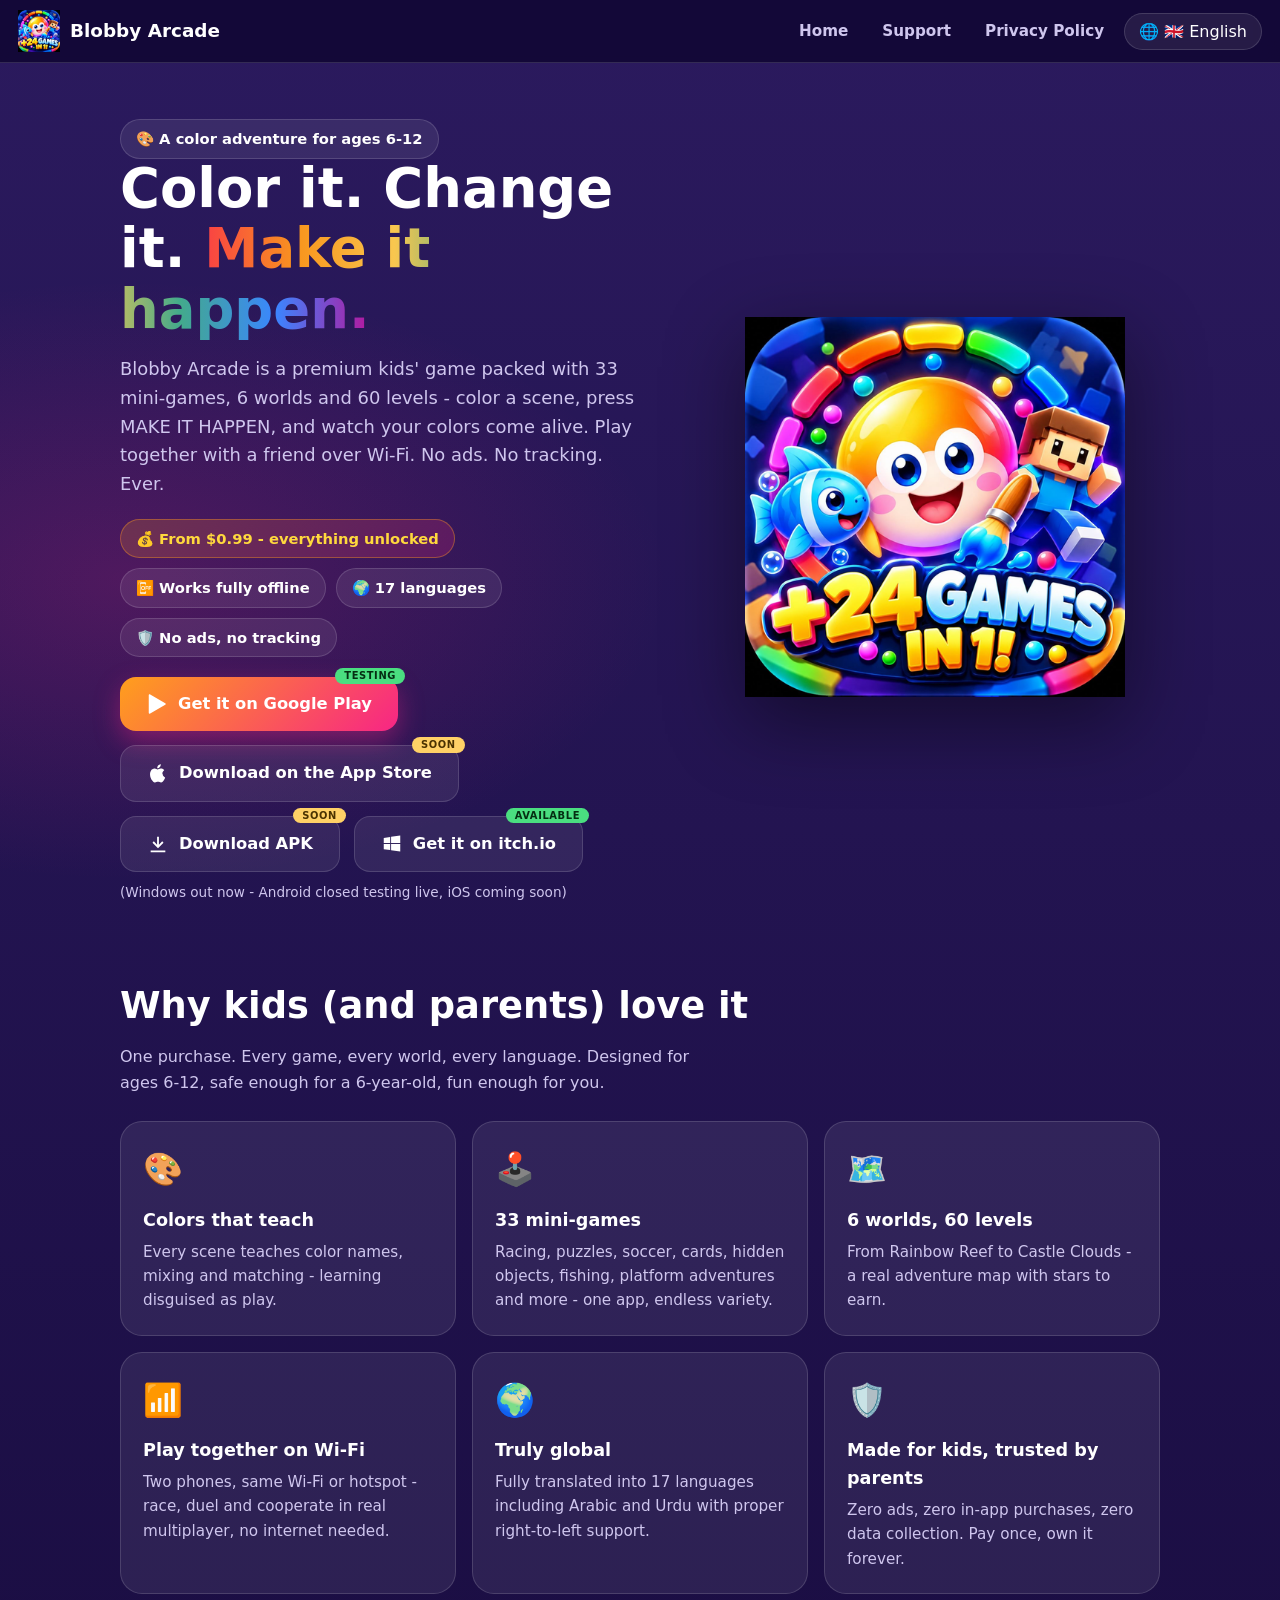
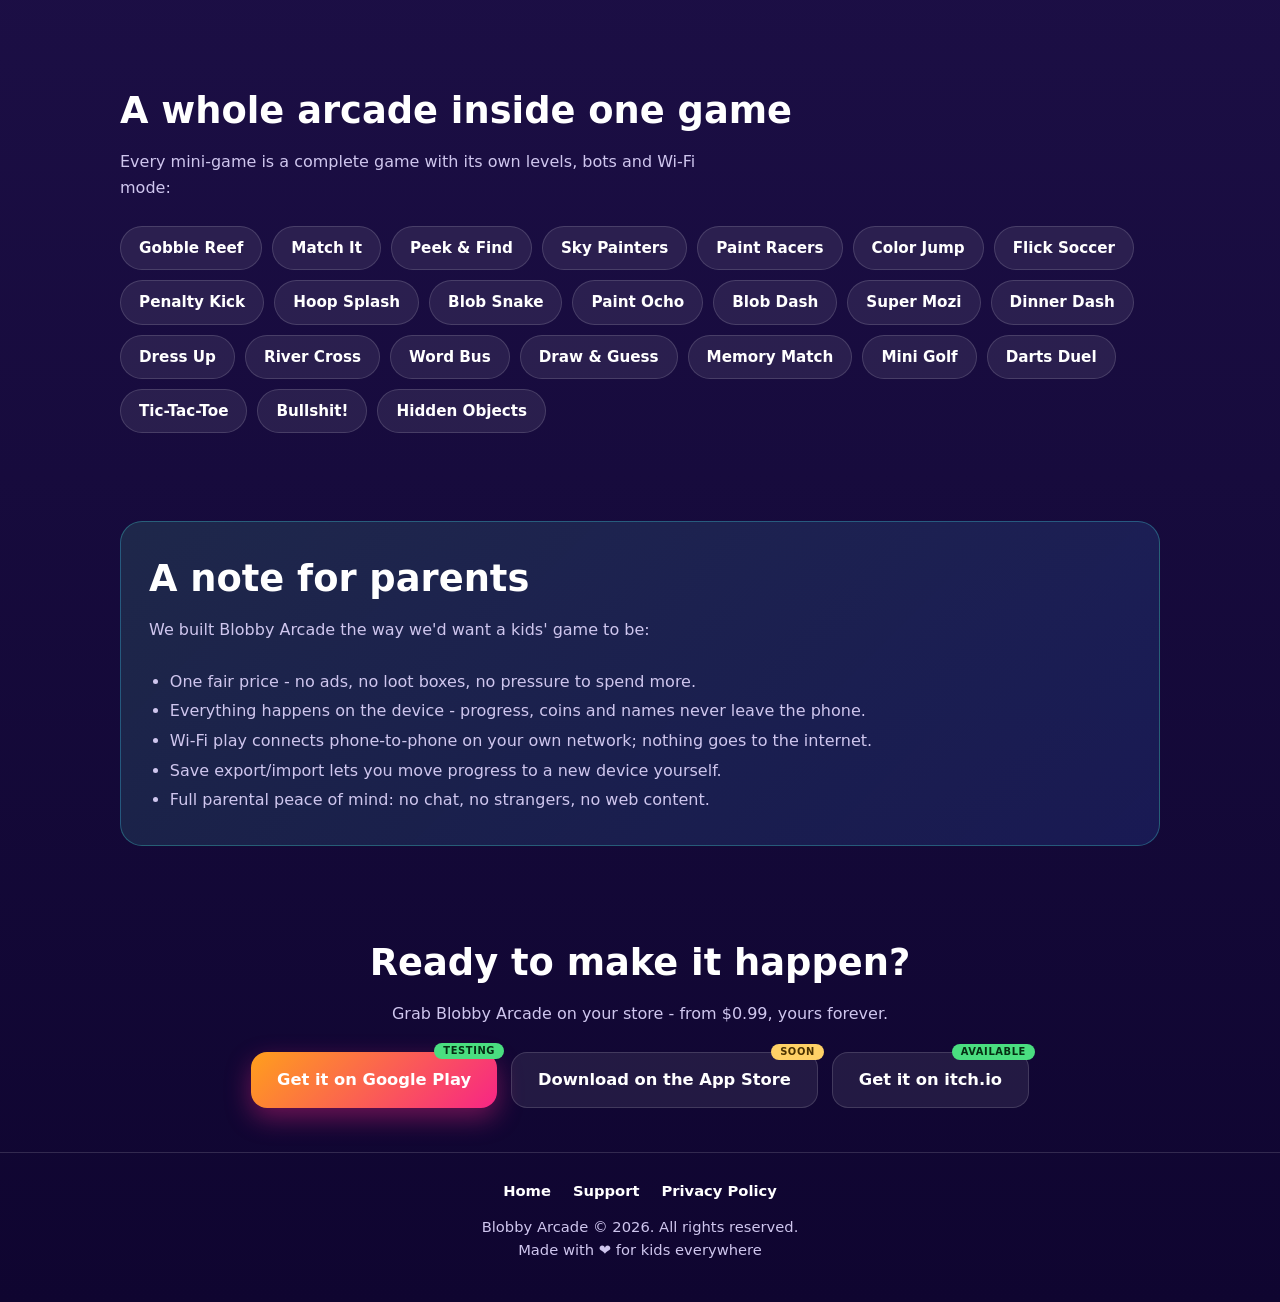
==== commit 22132fcf: "Android: enable closed-testing CTA link" ====
--- a/index.html
+++ b/index.html
@@ -70,8 +70,8 @@
         <span class="pill" data-i18n="pill_safe"></span>
       </div>
       <div class="cta-row">
-        <a class="btn primary" id="btnPlay" href="#" rel="noopener">
-          <span class="tag soon">SOON</span>
+        <a class="btn primary" id="btnPlay" href="https://play.google.com/apps/internaltest/4700777222969196164" target="_blank" rel="noopener">
+          <span class="tag avail">TESTING</span>
           <svg viewBox="0 0 24 24" fill="currentColor"><path d="M3 2.5v19c0 .8.9 1.3 1.6.9l16.4-9.5c.7-.4.7-1.4 0-1.8L4.6 1.6C3.9 1.2 3 1.7 3 2.5z"/></svg>
           <span data-i18n="cta_play">Get it on Google Play</span>
         </a>
@@ -139,7 +139,7 @@
     <h2 class="section-title" data-i18n="cta2_title"></h2>
     <p class="section-sub" style="margin-inline:auto" data-i18n="cta2_sub"></p>
     <div class="cta-row" style="justify-content:center">
-      <a class="btn primary" href="#" onclick="return false"><span class="tag soon">SOON</span><span data-i18n="cta_play">Get it on Google Play</span></a>
+      <a class="btn primary" href="https://play.google.com/apps/internaltest/4700777222969196164" target="_blank" rel="noopener"><span class="tag avail">TESTING</span><span data-i18n="cta_play">Get it on Google Play</span></a>
       <a class="btn ghost" href="#" onclick="return false"><span class="tag soon">SOON</span><span data-i18n="cta_ios">Download on the App Store</span></a>
       <a class="btn ghost" href="https://shegoztechnologies.itch.io/blobby-arcade" target="_blank" rel="noopener"><span class="tag avail">AVAILABLE</span><span data-i18n="cta_win">Get it on itch.io</span></a>
     </div>
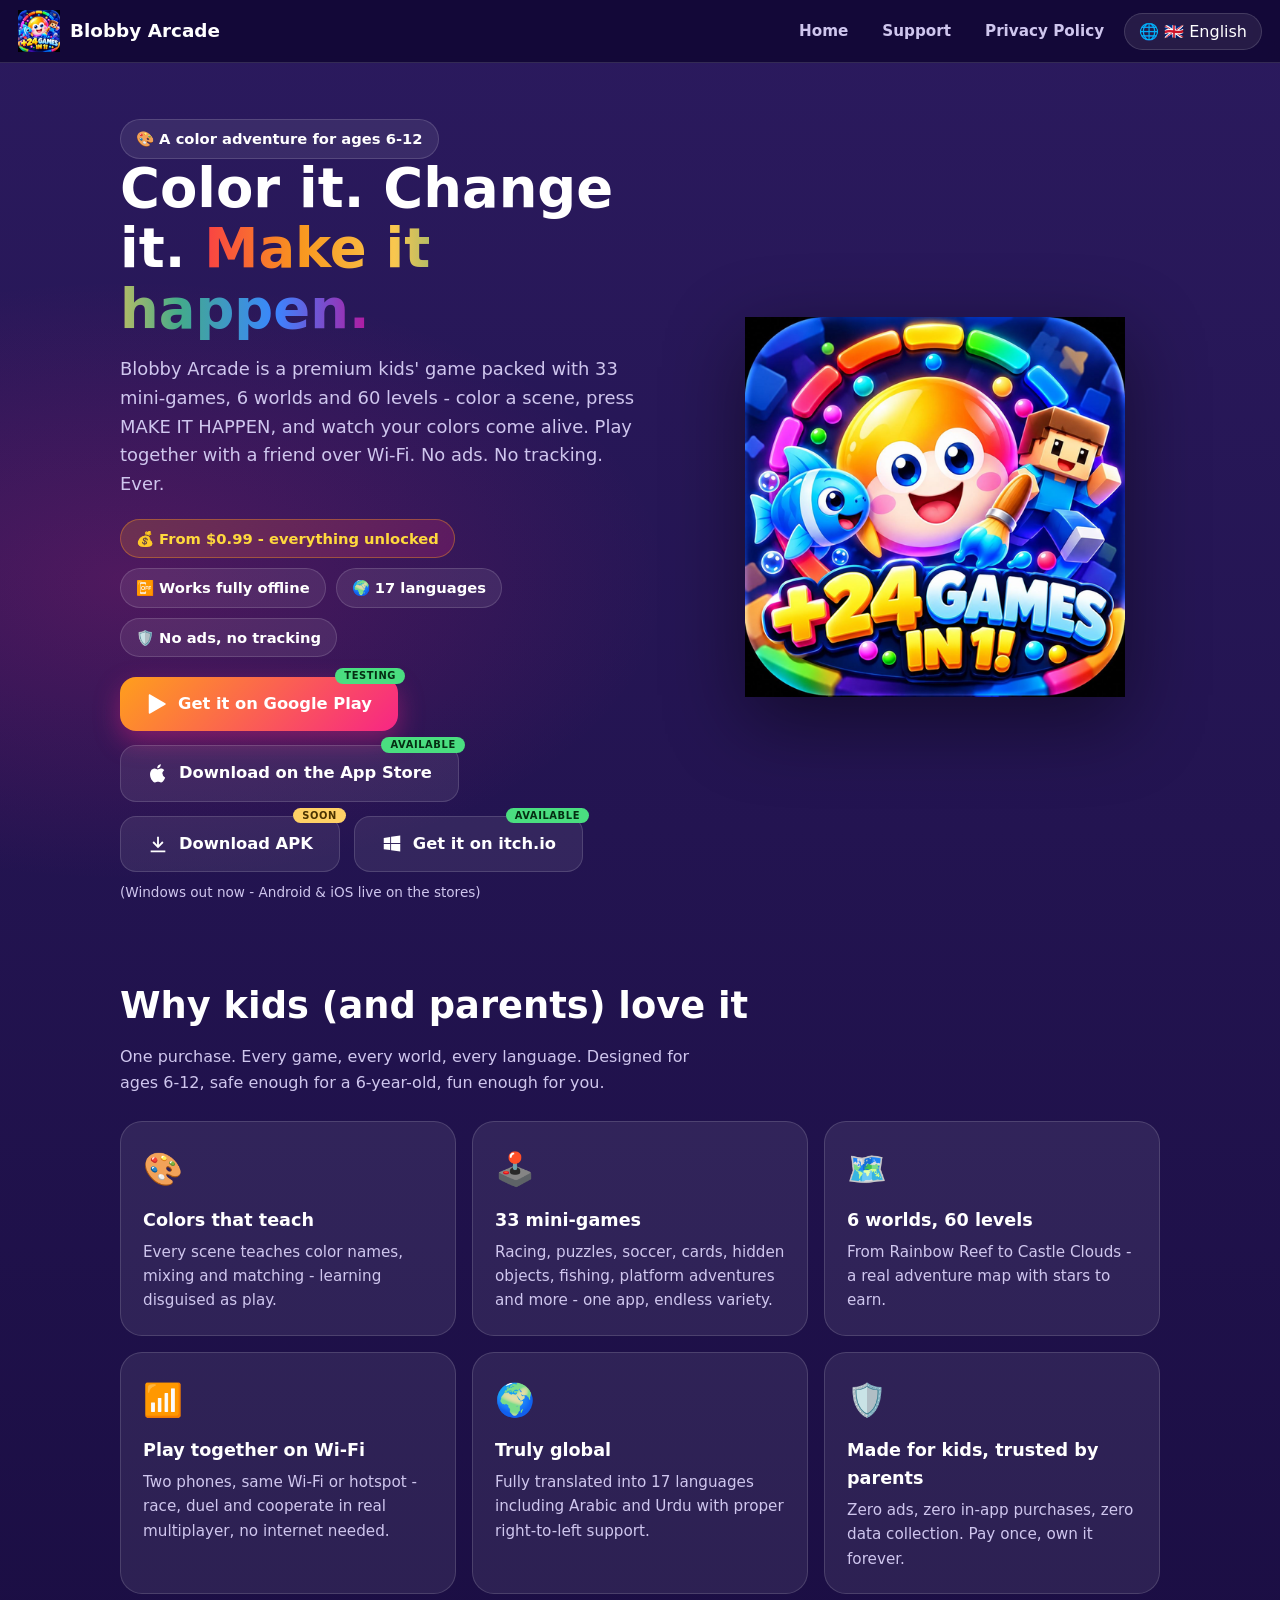
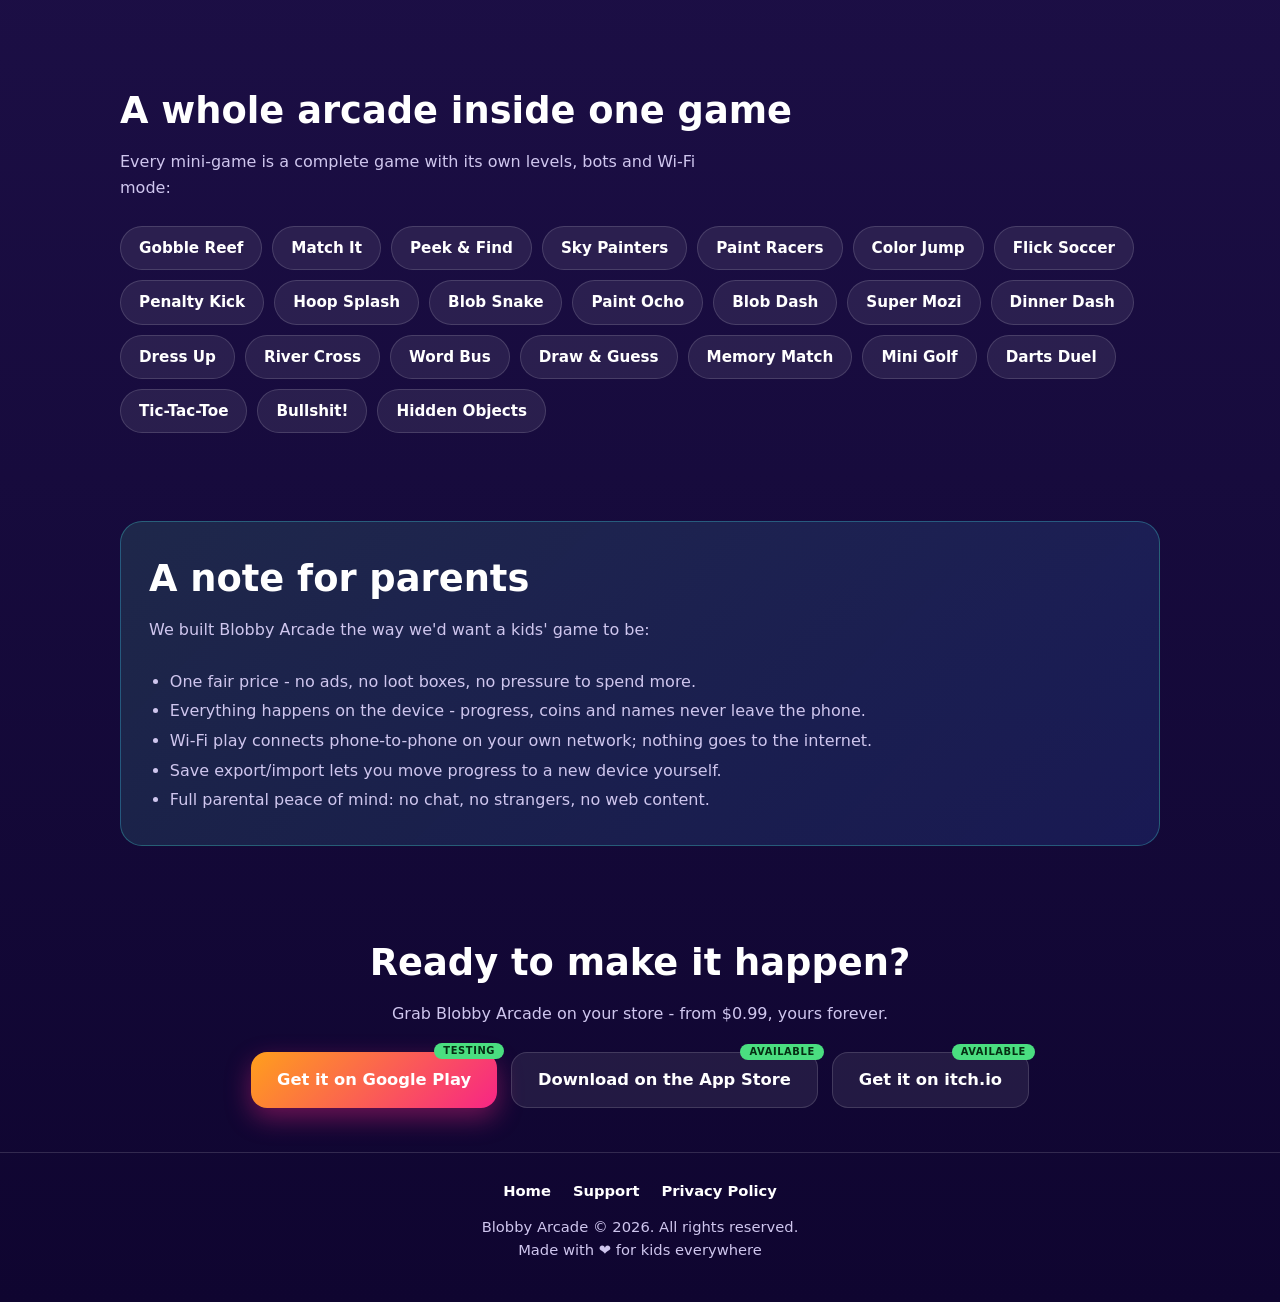
==== commit 37b795ef: "iOS live: wire App Store buttons + update store-status line in all locales - Both iOS CTAs link to h" ====
--- a/index.html
+++ b/index.html
@@ -75,8 +75,8 @@
           <svg viewBox="0 0 24 24" fill="currentColor"><path d="M3 2.5v19c0 .8.9 1.3 1.6.9l16.4-9.5c.7-.4.7-1.4 0-1.8L4.6 1.6C3.9 1.2 3 1.7 3 2.5z"/></svg>
           <span data-i18n="cta_play">Get it on Google Play</span>
         </a>
-        <a class="btn ghost" id="btnIos" href="#" rel="noopener">
-          <span class="tag soon">SOON</span>
+        <a class="btn ghost" id="btnIos" href="https://apps.apple.com/app/id6824577203" target="_blank" rel="noopener">
+          <span class="tag avail">AVAILABLE</span>
           <svg viewBox="0 0 24 24" fill="currentColor"><path d="M16.7 12.9c0-2.5 2-3.7 2.1-3.8-1.1-1.7-2.9-1.9-3.5-1.9-1.5-.2-2.9.9-3.7.9-.8 0-2-.9-3.3-.9-1.7 0-3.3 1-4.1 2.5-1.8 3.1-.5 7.7 1.3 10.2.8 1.2 1.8 2.5 3.2 2.4 1.3-.1 1.8-.8 3.3-.8s2 .8 3.3.8c1.4 0 2.3-1.2 3.1-2.4 1-1.5 1.4-2.9 1.4-3-.1 0-2.8-1.1-2.8-4zM14 5.4c.7-.8 1.1-1.9 1-3-1 0-2.1.7-2.8 1.5-.6.7-1.2 1.9-1 3 1.1.1 2.1-.6 2.8-1.5z"/></svg>
           <span data-i18n="cta_ios">Download on the App Store</span>
         </a>
@@ -140,7 +140,7 @@
     <p class="section-sub" style="margin-inline:auto" data-i18n="cta2_sub"></p>
     <div class="cta-row" style="justify-content:center">
       <a class="btn primary" href="https://play.google.com/apps/internaltest/4700777222969196164" target="_blank" rel="noopener"><span class="tag avail">TESTING</span><span data-i18n="cta_play">Get it on Google Play</span></a>
-      <a class="btn ghost" href="#" onclick="return false"><span class="tag soon">SOON</span><span data-i18n="cta_ios">Download on the App Store</span></a>
+      <a class="btn ghost" href="https://apps.apple.com/app/id6824577203" target="_blank" rel="noopener"><span class="tag avail">AVAILABLE</span><span data-i18n="cta_ios">Download on the App Store</span></a>
       <a class="btn ghost" href="https://shegoztechnologies.itch.io/blobby-arcade" target="_blank" rel="noopener"><span class="tag avail">AVAILABLE</span><span data-i18n="cta_win">Get it on itch.io</span></a>
     </div>
   </section>
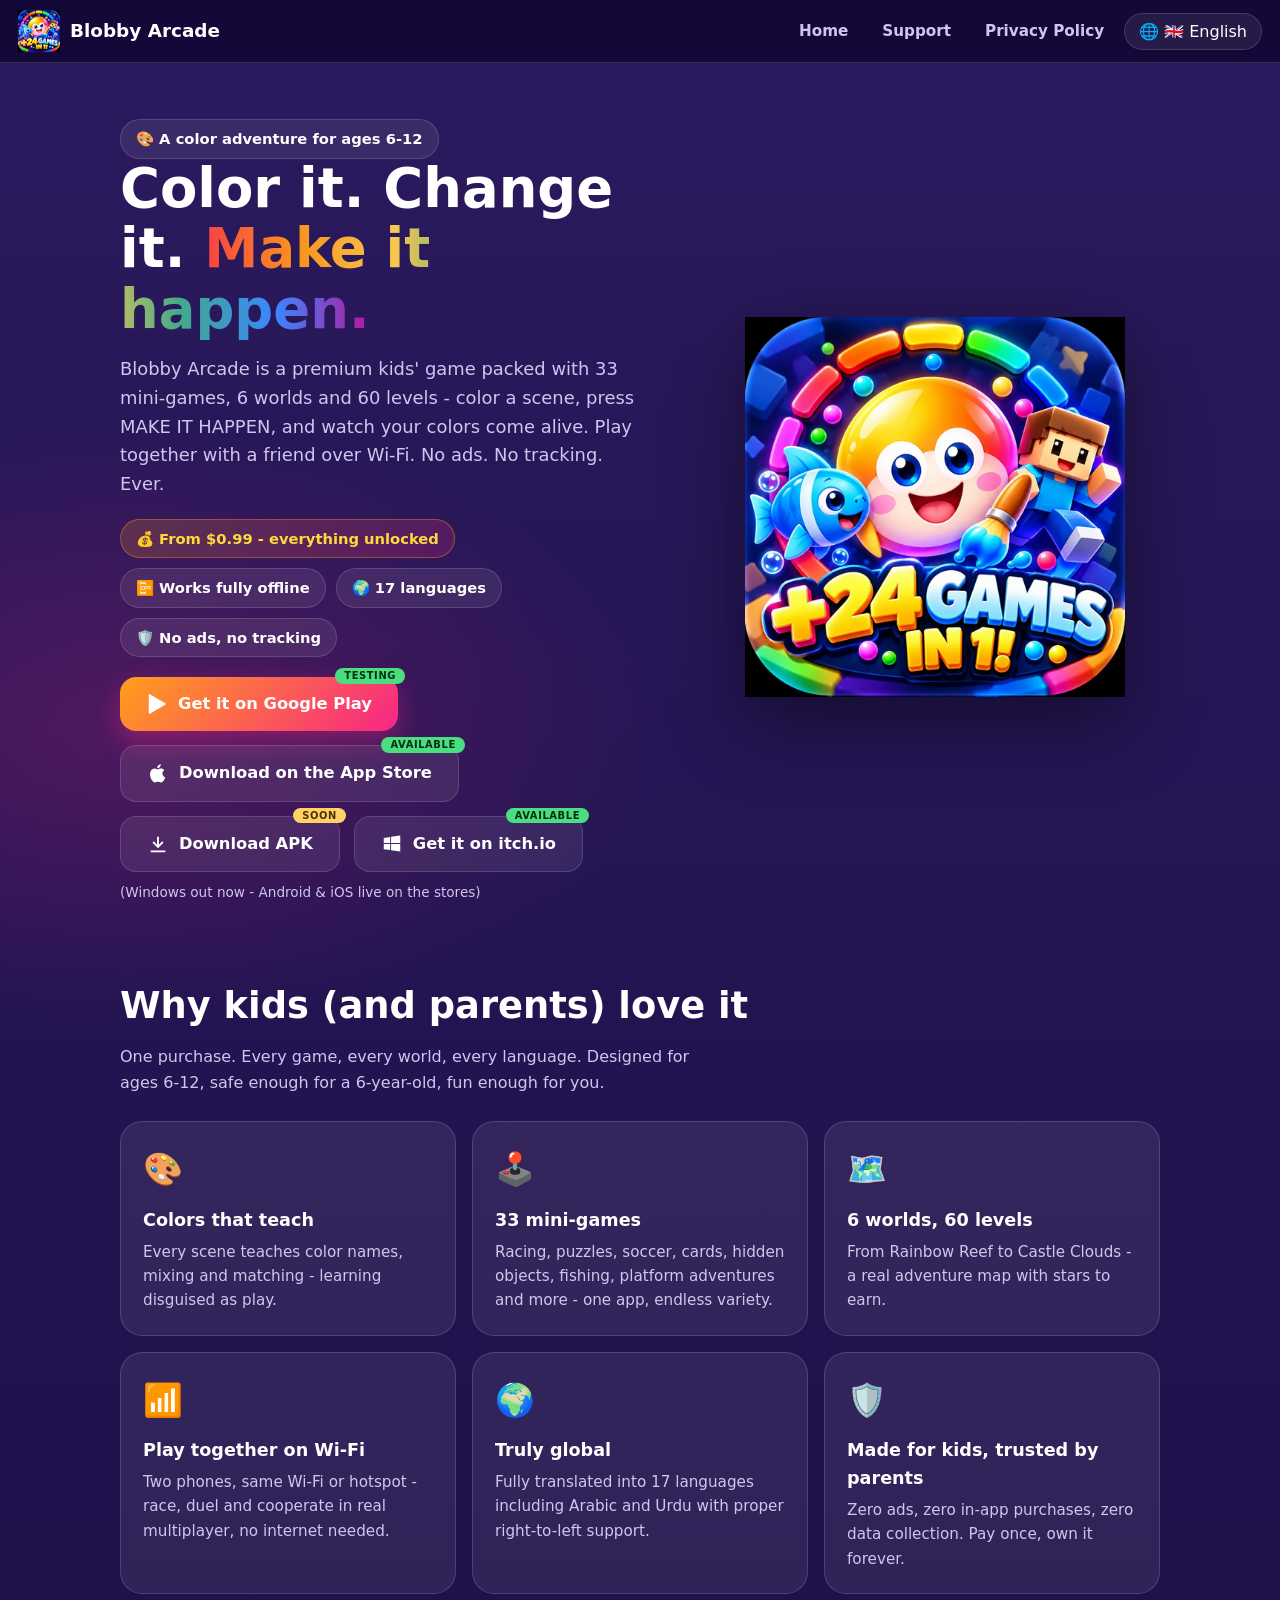
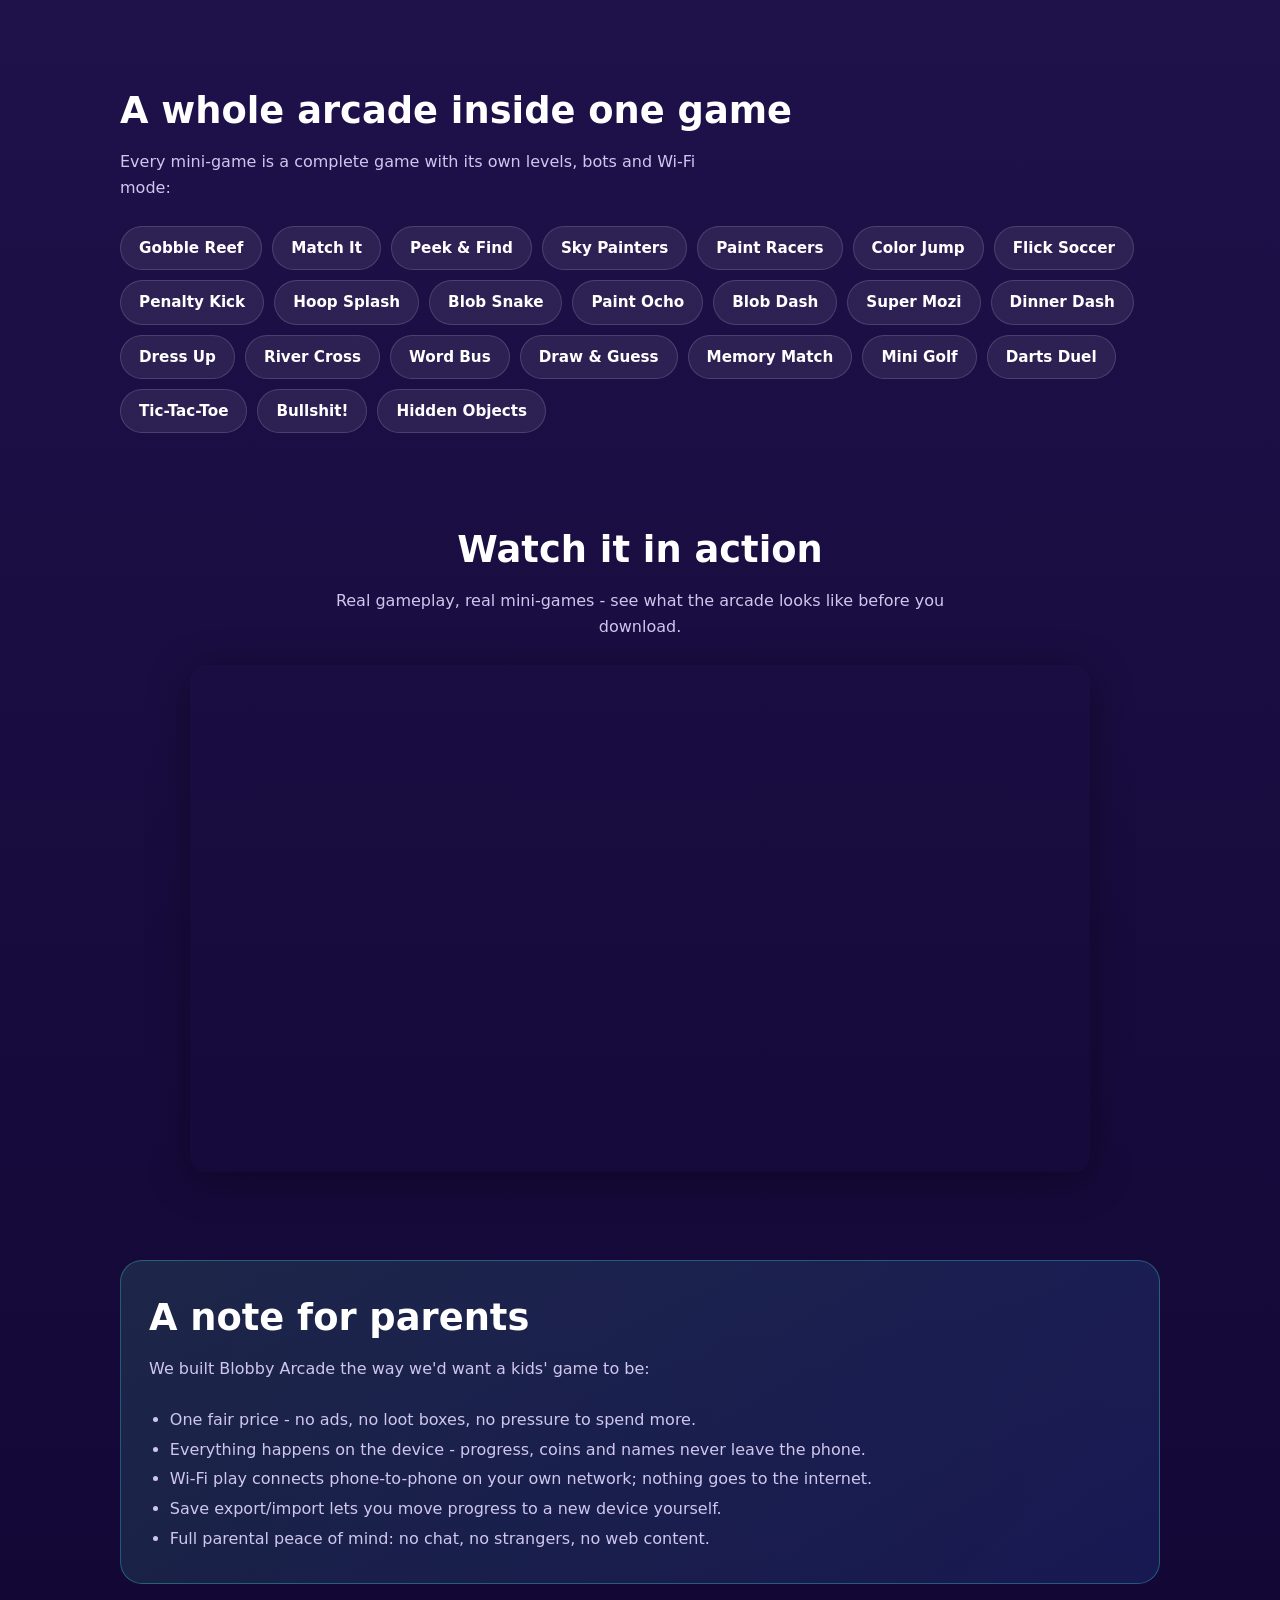
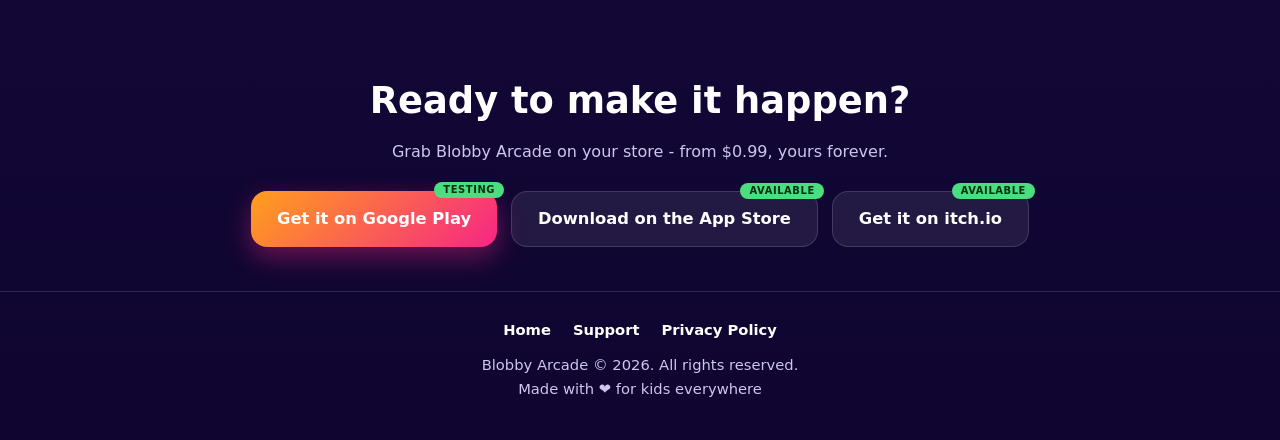
==== commit 4b484b08: "Add gameplay trailer embed (YouTube nocookie, starts at 0:39) Generated with [Devin](https://devin.a" ====
--- a/index.html
+++ b/index.html
@@ -119,6 +119,15 @@
     <div class="chips" data-i18n-chips="gchip"></div>
   </section>
 
+  <!-- ============ TRAILER ============ -->
+  <section style="text-align:center">
+    <h2 class="section-title" data-i18n="trailer_title">Watch it in action</h2>
+    <p class="section-sub" style="margin-inline:auto" data-i18n="trailer_sub">Real gameplay, real mini-games - see what the arcade looks like before you download.</p>
+    <div class="video-wrap" style="position:relative;width:100%;max-width:900px;margin:0 auto;aspect-ratio:16/9;border-radius:16px;overflow:hidden;box-shadow:0 8px 40px rgba(0,0,0,.35)">
+      <iframe src="https://www.youtube-nocookie.com/embed/2Xv6MHoP9A4?start=39&rel=0" title="Blobby Arcade gameplay trailer" style="position:absolute;inset:0;width:100%;height:100%;border:0" loading="lazy" allow="accelerometer; autoplay; clipboard-write; encrypted-media; gyroscope; picture-in-picture" allowfullscreen></iframe>
+    </div>
+  </section>
+
   <!-- ============ PARENTS ============ -->
   <section>
     <div class="parents">
